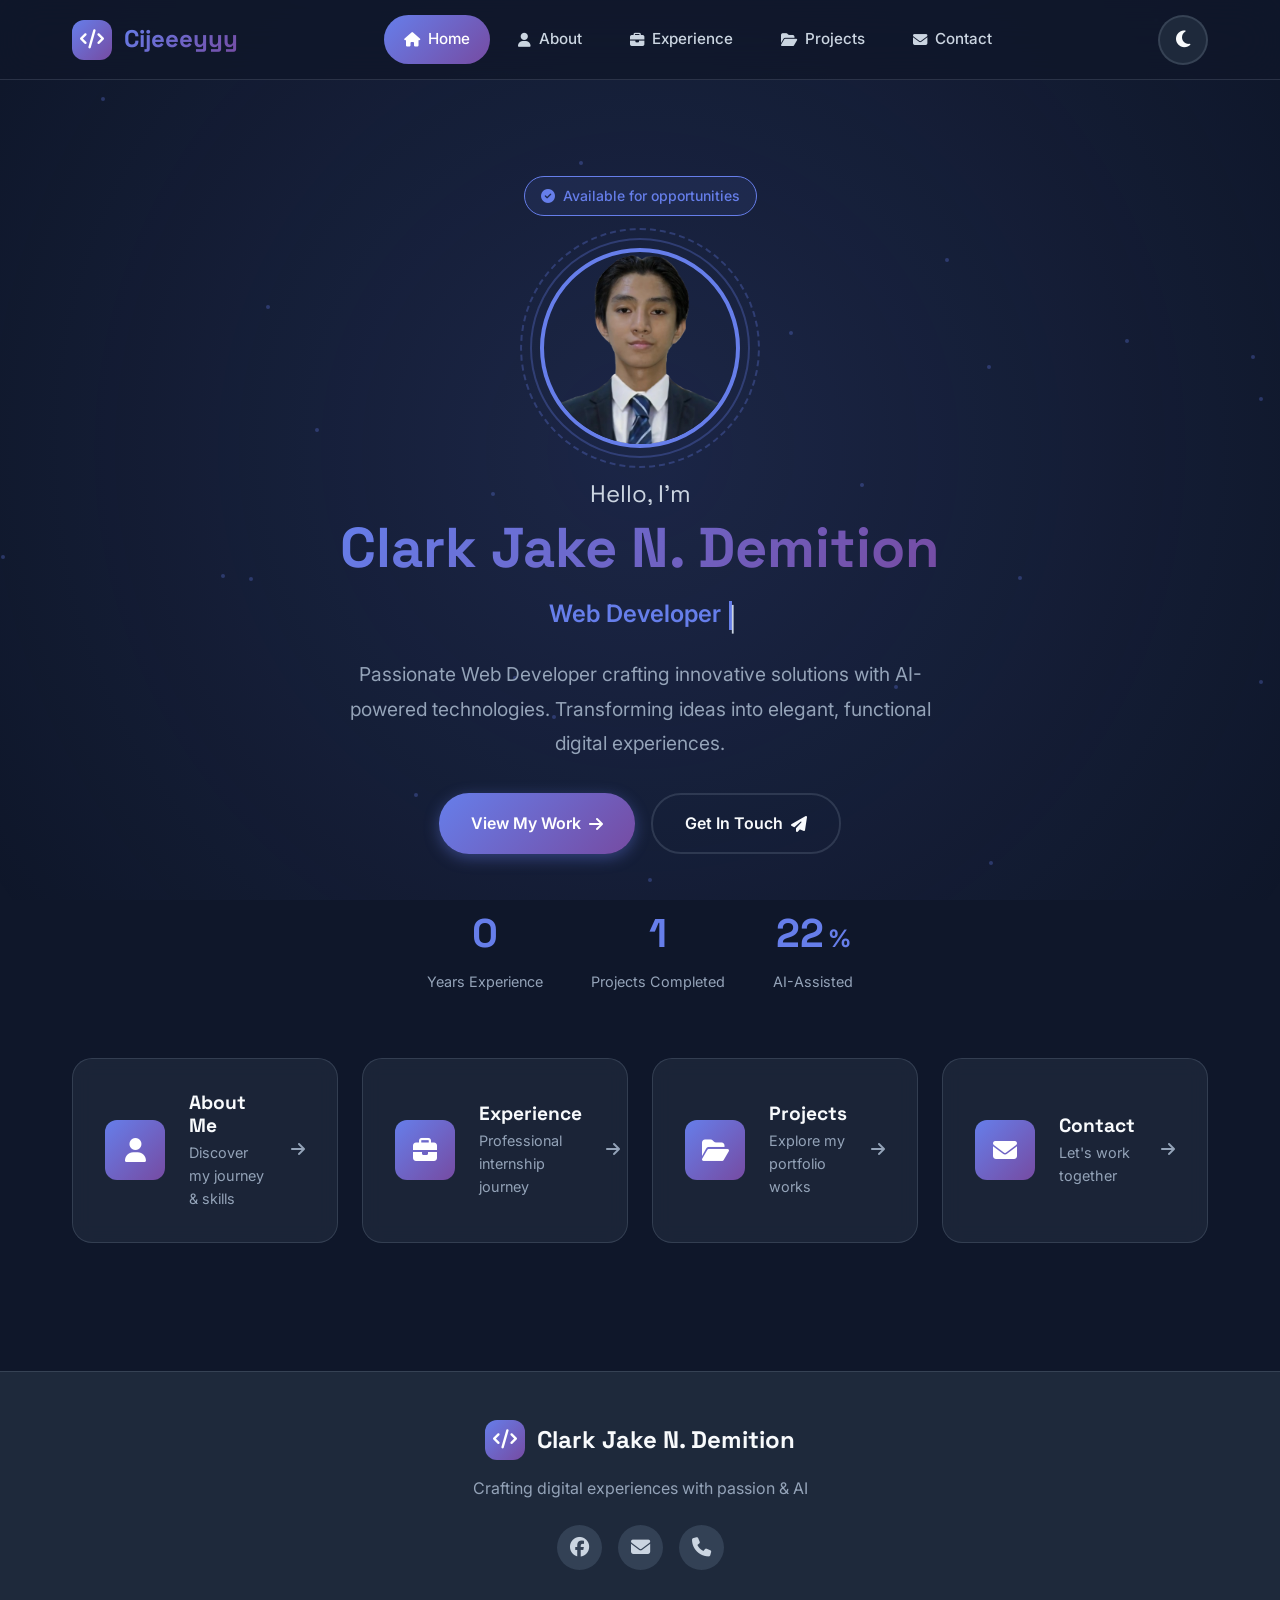
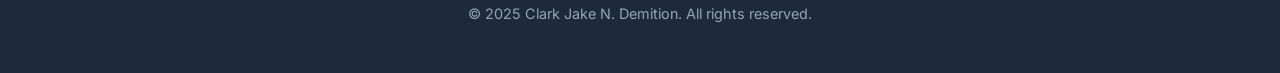
==== index.html @ 070055fb "Add files via upload UPDATED as of 03/12/2026" ====
<!DOCTYPE html>
<html lang="en">
<head>
    <meta charset="UTF-8">
    <meta name="viewport" content="width=device-width, initial-scale=1.0">
    <meta name="description" content="Portfolio of Clark Jake N. Demition - Web Developer specializing in AI-powered solutions">
    <meta name="theme-color" content="#667eea">
    <title>Clark Jake N. Demition | Web Developer & AI Enthusiast</title>
    <link rel="stylesheet" href="https://cdnjs.cloudflare.com/ajax/libs/font-awesome/6.4.2/css/all.min.css">
    <link rel="preconnect" href="https://fonts.googleapis.com">
    <link rel="preconnect" href="https://fonts.gstatic.com" crossorigin>
    <link href="https://fonts.googleapis.com/css2?family=Inter:wght@300;400;500;600;700;800&family=Space+Grotesk:wght@500;700&display=swap" rel="stylesheet">
    <link rel="stylesheet" href="assets/css/styles.css">
<base target="_blank">
</head>
<body>
    <!-- Animated Background -->
    <div class="bg-animation">
        <div class="bg-gradient"></div>
        <div class="particles" id="particles"></div>
    </div>

    <!-- Navigation -->
    <header class="header" id="header">
        <div class="header-container">
            <a href="#home" class="logo">
                <span class="logo-icon"><i class="fa-solid fa-code"></i></span>
                <span class="logo-text">Cijeeeyyy</span>
            </a>

            <nav class="nav" id="nav">
                <ul class="nav-list">
                    <li><a href="#home" class="nav-link active" data-section="home">
                        <span class="nav-icon"><i class="fa-solid fa-home"></i></span>
                        <span class="nav-text">Home</span>
                    </a></li>
                    <li><a href="#about" class="nav-link" data-section="about">
                        <span class="nav-icon"><i class="fa-solid fa-user"></i></span>
                        <span class="nav-text">About</span>
                    </a></li>
                    <li><a href="#internship" class="nav-link" data-section="internship">
                        <span class="nav-icon"><i class="fa-solid fa-briefcase"></i></span>
                        <span class="nav-text">Experience</span>
                    </a></li>
                    <li><a href="#projects" class="nav-link" data-section="projects">
                        <span class="nav-icon"><i class="fa-solid fa-folder-open"></i></span>
                        <span class="nav-text">Projects</span>
                    </a></li>
                    <li><a href="#contact" class="nav-link" data-section="contact">
                        <span class="nav-icon"><i class="fa-solid fa-envelope"></i></span>
                        <span class="nav-text">Contact</span>
                    </a></li>
                </ul>
            </nav>

            <div class="header-actions">
                <button class="theme-toggle" id="theme-toggle" aria-label="Toggle dark mode">
                    <i class="fa-solid fa-sun"></i>
                    <i class="fa-solid fa-moon"></i>
                </button>
                <button class="hamburger" id="hamburger" aria-label="Toggle menu">
                    <span></span>
                    <span></span>
                    <span></span>
                </button>
            </div>
        </div>
    </header>

    <!-- Progress Bar -->
    <div class="scroll-progress" id="scroll-progress"></div>

    <main>
        <!-- Home Section -->
        <section id="home" class="section active">
            <div class="hero">
                <div class="hero-content">
                    <div class="hero-badge" data-aos="fade-down">
                        <i class="fa-solid fa-circle-check"></i>
                        <span>Available for opportunities</span>
                    </div>

                    <div class="hero-image-container" data-aos="zoom-in">
                        <div class="hero-image-wrapper">
                            <img src="assets/image/profile.png" alt="Clark Jake Demition" class="hero-image">
                            <div class="hero-image-ring"></div>
                            <div class="hero-image-ring ring-2"></div>
                        </div>
                    </div>

                    <h1 class="hero-title" data-aos="fade-up">
                        <span class="greeting">Hello, I'm</span>
                        <span class="name">Clark Jake N. Demition</span>
                    </h1>

                    <p class="hero-subtitle" data-aos="fade-up" data-aos-delay="100">
                        <span class="typing-text" id="typing-text"></span>
                        <span class="cursor">|</span>
                    </p>

                    <p class="hero-description" data-aos="fade-up" data-aos-delay="200">
                        Passionate Web Developer crafting innovative solutions with AI-powered technologies. 
                        Transforming ideas into elegant, functional digital experiences.
                    </p>

                    <div class="hero-cta" data-aos="fade-up" data-aos-delay="300">
                        <a href="#projects" class="btn btn-primary">
                            <span>View My Work</span>
                            <i class="fa-solid fa-arrow-right"></i>
                        </a>
                        <a href="#contact" class="btn btn-secondary">
                            <span>Get In Touch</span>
                            <i class="fa-solid fa-paper-plane"></i>
                        </a>
                    </div>

                    <div class="hero-stats" data-aos="fade-up" data-aos-delay="400">
                        <div class="stat-item">
                            <span class="stat-number" data-count="2">0</span>
                            <span class="stat-label">Years Experience</span>
                        </div>
                        <div class="stat-item">
                            <span class="stat-number" data-count="5">0</span>
                            <span class="stat-label">Projects Completed</span>
                        </div>
                        <div class="stat-item">
                            <span class="stat-number" data-count="100">0</span>
                            <span class="stat-suffix">%</span>
                            <span class="stat-label">AI-Assisted</span>
                        </div>
                    </div>
                </div>
            </div>

            <!-- Quick Navigation Cards -->
            <div class="quick-nav">
                <div class="quick-nav-card" onclick="navigateTo('about')" data-aos="fade-up" data-aos-delay="100">
                    <div class="card-icon">
                        <i class="fa-solid fa-user"></i>
                    </div>
                    <div class="card-content">
                        <h3>About Me</h3>
                        <p>Discover my journey & skills</p>
                    </div>
                    <div class="card-arrow">
                        <i class="fa-solid fa-arrow-right"></i>
                    </div>
                </div>

                <div class="quick-nav-card" onclick="navigateTo('internship')" data-aos="fade-up" data-aos-delay="200">
                    <div class="card-icon">
                        <i class="fa-solid fa-briefcase"></i>
                    </div>
                    <div class="card-content">
                        <h3>Experience</h3>
                        <p>Professional internship journey</p>
                    </div>
                    <div class="card-arrow">
                        <i class="fa-solid fa-arrow-right"></i>
                    </div>
                </div>

                <div class="quick-nav-card" onclick="navigateTo('projects')" data-aos="fade-up" data-aos-delay="300">
                    <div class="card-icon">
                        <i class="fa-solid fa-folder-open"></i>
                    </div>
                    <div class="card-content">
                        <h3>Projects</h3>
                        <p>Explore my portfolio works</p>
                    </div>
                    <div class="card-arrow">
                        <i class="fa-solid fa-arrow-right"></i>
                    </div>
                </div>

                <div class="quick-nav-card" onclick="navigateTo('contact')" data-aos="fade-up" data-aos-delay="400">
                    <div class="card-icon">
                        <i class="fa-solid fa-envelope"></i>
                    </div>
                    <div class="card-content">
                        <h3>Contact</h3>
                        <p>Let's work together</p>
                    </div>
                    <div class="card-arrow">
                        <i class="fa-solid fa-arrow-right"></i>
                    </div>
                </div>
            </div>
        </section>

        <!-- About Section -->
        <section id="about" class="section">
            <div class="section-header" data-aos="fade-up">
                <span class="section-tag">About Me</span>
                <h2 class="section-title">Who I Am</h2>
                <p class="section-subtitle">Get to know the person behind the code</p>
            </div>

            <div class="about-grid">
                <div class="about-image-section" data-aos="fade-right">
                    <div class="about-image-container">
                        <img src="assets/image/profile.png" alt="Clark Jake Demition" class="about-image">
                        <div class="experience-badge">
                            <span class="exp-number">2+</span>
                            <span class="exp-text">Years<br>Experience</span>
                        </div>
                    </div>
                </div>

                <div class="about-content-section" data-aos="fade-left">
                    <div class="about-text">
                        <h3>Web Developer & AI Enthusiast</h3>
                        <p>
                            Hello! I'm <strong>Clark Jake N. Demition</strong>, a passionate developer with experience 
                            in web development and software engineering. I love creating innovative solutions and 
                            learning new technologies, especially with the help of AI.
                        </p>
                        <p>
                            My journey in technology has been driven by curiosity and a desire to solve real-world 
                            problems through code. I believe in continuous learning and staying updated with the 
                            latest industry trends.
                        </p>
                    </div>

                    <div class="contact-info">
                        <div class="contact-item">
                            <div class="contact-icon">
                                <i class="fa-solid fa-envelope"></i>
                            </div>
                            <div class="contact-details">
                                <span class="contact-label">Email</span>
                                <a href="mailto:clarkjakedemetion@gmail.com" class="contact-value">clarkjakedemetion@gmail.com</a>
                            </div>
                        </div>
                        <div class="contact-item">
                            <div class="contact-icon">
                                <i class="fa-solid fa-phone"></i>
                            </div>
                            <div class="contact-details">
                                <span class="contact-label">Phone</span>
                                <a href="tel:+639208515794" class="contact-value">+63 920 851 5794</a>
                            </div>
                        </div>
                        <div class="contact-item">
                            <div class="contact-icon">
                                <i class="fa-solid fa-location-dot"></i>
                            </div>
                            <div class="contact-details">
                                <span class="contact-label">Location</span>
                                <span class="contact-value">Valenzuela City, Philippines</span>
                            </div>
                        </div>
                    </div>

                    <a href="#contact" class="btn btn-primary">
                        <span>Download Resume</span>
                        <i class="fa-solid fa-download"></i>
                    </a>
                </div>
            </div>

            <!-- Education -->
            <div class="education-section" data-aos="fade-up">
                <h3 class="subsection-title">
                    <i class="fa-solid fa-graduation-cap"></i>
                    Education
                </h3>

                <div class="timeline">
                    <div class="timeline-item">
                        <div class="timeline-marker"></div>
                        <div class="timeline-content">
                            <div class="timeline-header">
                                <h4>Bachelor of Science in Information Technology</h4>
                                <span class="timeline-date">2022 – Present</span>
                            </div>
                            <span class="timeline-school">Pamantasan ng Lungsod ng Valenzuela</span>
                            <ul class="timeline-achievements">
                                <li>
                                    <i class="fa-solid fa-users"></i>
                                    Valenzuela Information Technology Society (VITS) Member
                                </li>
                                <li>
                                    <i class="fa-solid fa-award"></i>
                                    First Semester A.Y. 2024–2025 — PLV Dean's Lister
                                </li>
                                <li>
                                    <i class="fa-solid fa-award"></i>
                                    Second Semester A.Y. 2024–2025 — PLV Dean's Lister
                                </li>
                            </ul>
                        </div>
                    </div>
                </div>
            </div>

            <!-- Skills -->
            <div class="skills-section" data-aos="fade-up">
                <div class="skills-header">
                    <h3 class="subsection-title">
                        <i class="fa-solid fa-lightbulb"></i>
                        Technical Skills
                    </h3>
                    <div class="ai-badge">
                        <i class="fa-solid fa-robot"></i>
                        <span>AI-Enhanced Development</span>
                    </div>
                </div>

                <div class="skills-grid">
                    <div class="skill-card" data-aos="zoom-in" data-aos-delay="0">
                        <div class="skill-icon-wrapper">
                            <i class="fa-brands fa-java"></i>
                        </div>
                        <span class="skill-name">Java</span>
                        <div class="skill-level">
                            <div class="skill-progress" data-width="85%"></div>
                        </div>
                    </div>

                    <div class="skill-card" data-aos="zoom-in" data-aos-delay="50">
                        <div class="skill-icon-wrapper">
                            <i class="fa-brands fa-html5"></i>
                        </div>
                        <span class="skill-name">HTML5</span>
                        <div class="skill-level">
                            <div class="skill-progress" data-width="95%"></div>
                        </div>
                    </div>

                    <div class="skill-card" data-aos="zoom-in" data-aos-delay="100">
                        <div class="skill-icon-wrapper">
                            <i class="fa-brands fa-css3-alt"></i>
                        </div>
                        <span class="skill-name">CSS3</span>
                        <div class="skill-level">
                            <div class="skill-progress" data-width="90%"></div>
                        </div>
                    </div>

                    <div class="skill-card" data-aos="zoom-in" data-aos-delay="150">
                        <div class="skill-icon-wrapper">
                            <i class="fa-brands fa-js"></i>
                        </div>
                        <span class="skill-name">JavaScript</span>
                        <div class="skill-level">
                            <div class="skill-progress" data-width="80%"></div>
                        </div>
                    </div>

                    <div class="skill-card" data-aos="zoom-in" data-aos-delay="200">
                        <div class="skill-icon-wrapper">
                            <i class="fa-brands fa-php"></i>
                        </div>
                        <span class="skill-name">PHP</span>
                        <div class="skill-level">
                            <div class="skill-progress" data-width="75%"></div>
                        </div>
                    </div>

                    <div class="skill-card" data-aos="zoom-in" data-aos-delay="250">
                        <div class="skill-icon-wrapper">
                            <i class="fa-solid fa-chart-line"></i>
                        </div>
                        <span class="skill-name">Chart.js</span>
                        <div class="skill-level">
                            <div class="skill-progress" data-width="70%"></div>
                        </div>
                    </div>
                </div>
            </div>
        </section>

        <!-- Internship Section -->
        <section id="internship" class="section">
            <div class="section-header" data-aos="fade-up">
                <span class="section-tag">Experience</span>
                <h2 class="section-title">Internship Journey</h2>
                <p class="section-subtitle">Real-world professional experience</p>
            </div>

            <div class="experience-card" data-aos="fade-up">
                <div class="experience-header">
                    <div class="company-logo">
                        <i class="fa-solid fa-building"></i>
                    </div>
                    <div class="experience-title">
                        <h3>Pandayan Bookshop Inc.</h3>
                        <span class="experience-role">Web Developer Intern</span>
                    </div>
                    <div class="experience-duration">
                        <i class="fa-solid fa-calendar"></i>
                        <span>June 30, 2025 - October 20, 2025</span>
                    </div>
                </div>

                <div class="experience-body">
                    <div class="experience-section">
                        <h4><i class="fa-solid fa-tasks"></i> Key Responsibilities</h4>
                        <ul class="experience-list">
                            <li>Developed and maintained web applications using HTML, CSS, JavaScript, PHP and Bootstrap</li>
                            <li>Collaborated with team members on various projects using agile methodologies</li>
                            <li>Participated in code reviews and quality assurance processes</li>
                            <li>Learned industry best practices and modern development workflows</li>
                        </ul>
                    </div>

                    <div class="experience-section">
                        <h4><i class="fa-solid fa-trophy"></i> Key Achievements</h4>
                        <ul class="experience-list achievements">
                            <li>Successfully completed assigned projects within deadlines</li>
                            <li>Contributed to improving code efficiency and performance</li>
                            <li>Gained hands-on experience with real-world enterprise applications</li>
                        </ul>
                    </div>

                    <div class="experience-tech">
                        <h4><i class="fa-solid fa-code"></i> Technologies Used</h4>
                        <div class="tech-tags">
                            <span class="tech-tag">HTML5</span>
                            <span class="tech-tag">CSS3</span>
                            <span class="tech-tag">JavaScript</span>
                            <span class="tech-tag">PHP</span>
                            <span class="tech-tag">Chart.js</span>
                            <span class="tech-tag">Bootstrap</span>
                        </div>
                    </div>
                </div>
            </div>
        </section>

        <!-- Projects Section -->
        <section id="projects" class="section">
            <div class="section-header" data-aos="fade-up">
                <span class="section-tag">Portfolio</span>
                <h2 class="section-title">Featured Projects</h2>
                <p class="section-subtitle">Showcasing my best work and technical capabilities</p>
            </div>

            <div class="projects-grid">
                <!-- Project 1 -->
                <div class="project-card-featured" data-aos="fade-up" data-aos-delay="0">
                    <div class="project-image-slider" id="slider-1">
                        <div class="slider-container">
                            <img src="assets/image/project1-1.png" alt="PLV E-Alaga Screenshot 1" class="slider-image active">
                            <img src="assets/image/project1-2.png" alt="PLV E-Alaga Screenshot 2" class="slider-image">
                            <img src="assets/image/project1-3.png" alt="PLV E-Alaga Screenshot 3" class="slider-image">
                            <img src="assets/image/project1-4.png" alt="PLV E-Alaga Screenshot 4" class="slider-image">
                            <img src="assets/image/project1-5.png" alt="PLV E-Alaga Screenshot 5" class="slider-image">
                            <img src="assets/image/project1-6.png" alt="PLV E-Alaga Screenshot 6" class="slider-image">
                        </div>
                        <div class="slider-controls">
                            <button class="slider-btn prev" onclick="changeSlide('slider-1', -1)">
                                <i class="fa-solid fa-chevron-left"></i>
                            </button>
                            <div class="slider-dots">
                                <span class="dot active" onclick="goToSlide('slider-1', 0)"></span>
                                <span class="dot" onclick="goToSlide('slider-1', 1)"></span>
                                <span class="dot" onclick="goToSlide('slider-1', 2)"></span>
                                <span class="dot" onclick="goToSlide('slider-1', 3)"></span>
                                <span class="dot" onclick="goToSlide('slider-1', 4)"></span>
                                <span class="dot" onclick="goToSlide('slider-1', 5)"></span>
                            </div>
                            <button class="slider-btn next" onclick="changeSlide('slider-1', 1)">
                                <i class="fa-solid fa-chevron-right"></i>
                            </button>
                        </div>
                        <div class="project-overlay" onclick="openLightbox('slider-1')">
                            <i class="fa-solid fa-expand"></i>
                            <span>View Gallery</span>
                        </div>
                    </div>

                    <div class="project-content">
                        <div class="project-header">
                            <div class="project-icon">
                                <i class="fa-solid fa-stethoscope"></i>
                            </div>
                            <div class="project-title-group">
                                <h3>PLV E-Alaga</h3>
                                <span class="project-role">Technical Lead</span>
                            </div>
                        </div>

                        <div class="project-tags">
                            <span class="project-tag">Healthcare</span>
                            <span class="project-tag">Web App</span>
                            <span class="project-tag">Diagnostic Tool</span>
                        </div>

                        <h4 class="project-feature">
                            <i class="fa-solid fa-notes-medical"></i>
                            Symptom Checker System
                        </h4>

                        <p class="project-description">
                            A comprehensive web-based diagnostic and self-assessment tool designed to enhance 
                            medical services at the Pamantasan ng Lungsod ng Valenzuela clinic. Features 
                            intelligent symptom analysis and user-friendly interface for students and faculty.
                        </p>

                        <div class="project-actions">
                            <button class="btn btn-outline" onclick="openLightbox('slider-1')">
                                <i class="fa-solid fa-images"></i>
                                View Screenshots
                            </button>
                        </div>
                    </div>
                </div>

                <!-- Project 2 -->
                <div class="project-card-featured" data-aos="fade-up" data-aos-delay="100">
                    <div class="project-image-slider" id="slider-2">
                        <div class="slider-container">
                            <img src="assets/image/project2-1.png" alt="Timbangan Screenshot 1" class="slider-image active">
                            <img src="assets/image/project2-2.png" alt="Timbangan Screenshot 2" class="slider-image">
                            <img src="assets/image/project2-3.png" alt="Timbangan Screenshot 3" class="slider-image">
                            <img src="assets/image/project2-4.png" alt="Timbangan Screenshot 4" class="slider-image">
                        </div>
                        <div class="slider-controls">
                            <button class="slider-btn prev" onclick="changeSlide('slider-2', -1)">
                                <i class="fa-solid fa-chevron-left"></i>
                            </button>
                            <div class="slider-dots">
                                <span class="dot active" onclick="goToSlide('slider-2', 0)"></span>
                                <span class="dot" onclick="goToSlide('slider-2', 1)"></span>
                                <span class="dot" onclick="goToSlide('slider-2', 2)"></span>
                                <span class="dot" onclick="goToSlide('slider-2', 3)"></span>
                            </div>
                            <button class="slider-btn next" onclick="changeSlide('slider-2', 1)">
                                <i class="fa-solid fa-chevron-right"></i>
                            </button>
                        </div>
                        <div class="project-overlay" onclick="openLightbox('slider-2')">
                            <i class="fa-solid fa-expand"></i>
                            <span>View Gallery</span>
                        </div>
                    </div>

                    <div class="project-content">
                        <div class="project-header">
                            <div class="project-icon">
                                <i class="fa-solid fa-scale-balanced"></i>
                            </div>
                            <div class="project-title-group">
                                <h3>Timbangan Tungo sa Kalusugan</h3>
                                <span class="project-role">Full Stack Developer</span>
                            </div>
                        </div>

                        <div class="project-tags">
                            <span class="project-tag">Health Monitoring</span>
                            <span class="project-tag">Employee Wellness</span>
                            <span class="project-tag">Data Visualization</span>
                        </div>

                        <h4 class="project-feature">
                            <i class="fa-solid fa-heart-pulse"></i>
                            Employee Health Tracking Platform
                        </h4>

                        <p class="project-description">
                            A web-based health monitoring platform for Pandayan Bookshop employees to track 
                            weight, BMI, monthly steps, blood pressure, and set personal health goals. 
                            Features automated certificate generation and comprehensive health analytics.
                        </p>

                        <div class="project-actions">
                            <button class="btn btn-outline" onclick="openLightbox('slider-2')">
                                <i class="fa-solid fa-images"></i>
                                View Screenshots
                            </button>
                        </div>
                    </div>
                </div>
            </div>
        </section>

        <!-- Contact Section -->
        <section id="contact" class="section">
            <div class="section-header" data-aos="fade-up">
                <span class="section-tag">Contact</span>
                <h2 class="section-title">Let's Connect</h2>
                <p class="section-subtitle">Open for collaborations, opportunities, and interesting conversations</p>
            </div>

            <div class="contact-container">
                <div class="contact-info-cards" data-aos="fade-right">
                    <div class="contact-info-card">
                        <div class="contact-icon-large">
                            <i class="fa-solid fa-envelope"></i>
                        </div>
                        <div class="contact-info-content">
                            <h4>Email</h4>
                            <a href="mailto:clarkjakedemetion@gmail.com">clarkjakedemetion@gmail.com</a>
                            <span class="contact-response">Usually responds within 24 hours</span>
                        </div>
                    </div>

                    <div class="contact-info-card">
                        <div class="contact-icon-large">
                            <i class="fa-solid fa-phone"></i>
                        </div>
                        <div class="contact-info-content">
                            <h4>Phone</h4>
                            <a href="tel:+639208515794">+63 920 851 5794</a>
                            <span class="contact-response">Available Mon-Fri, 9AM-6PM</span>
                        </div>
                    </div>

                    <div class="contact-info-card">
                        <div class="contact-icon-large">
                            <i class="fa-brands fa-facebook"></i>
                        </div>
                        <div class="contact-info-content">
                            <h4>Facebook</h4>
                            <a href="https://www.facebook.com/dm.demition" target="_blank" rel="noopener">Clark Jake Demition</a>
                            <span class="contact-response">Connect socially</span>
                        </div>
                    </div>

                    <div class="contact-info-card">
                        <div class="contact-icon-large">
                            <i class="fa-solid fa-location-dot"></i>
                        </div>
                        <div class="contact-info-content">
                            <h4>Location</h4>
                            <span>Valenzuela City, Philippines</span>
                            <span class="contact-response">Open to remote work worldwide</span>
                        </div>
                    </div>
                </div>

                <div class="contact-cta-box" data-aos="fade-left">
                    <div class="cta-content">
                        <h3>Ready to start a project?</h3>
                        <p>I'm currently available for freelance work and open to full-time opportunities. 
                        Let's discuss how I can help bring your ideas to life.</p>

                        <div class="cta-buttons">
                            <a href="mailto:clarkjakedemetion@gmail.com" class="btn btn-primary btn-large">
                                <i class="fa-solid fa-paper-plane"></i>
                                Send Message
                            </a>
                            <a href="https://www.facebook.com/dm.demition" target="_blank" class="btn btn-secondary btn-large" rel="noopener">
                                <i class="fa-brands fa-facebook"></i>
                                Connect on Facebook
                            </a>
                        </div>

                        <div class="availability-status">
                            <span class="status-dot"></span>
                            <span class="status-text">Available for new projects</span>
                        </div>
                    </div>
                </div>
            </div>
        </section>
    </main>

    <!-- Footer -->
    <footer class="footer">
        <div class="footer-content">
            <div class="footer-brand">
                <span class="logo-icon"><i class="fa-solid fa-code"></i></span>
                <span class="footer-name">Clark Jake N. Demition</span>
            </div>
            <p class="footer-tagline">Crafting digital experiences with passion & AI</p>
            <div class="footer-social">
                <a href="https://www.facebook.com/dm.demition" target="_blank" rel="noopener" aria-label="Facebook">
                    <i class="fa-brands fa-facebook"></i>
                </a>
                <a href="mailto:clarkjakedemetion@gmail.com" aria-label="Email">
                    <i class="fa-solid fa-envelope"></i>
                </a>
                <a href="tel:+639208515794" aria-label="Phone">
                    <i class="fa-solid fa-phone"></i>
                </a>
            </div>
            <p class="footer-copy">© 2025 Clark Jake N. Demition. All rights reserved.</p>
        </div>
    </footer>

    <!-- Lightbox Modal -->
    <div id="lightbox" class="lightbox">
        <div class="lightbox-content">
            <button class="lightbox-close" onclick="closeLightbox()">
                <i class="fa-solid fa-xmark"></i>
            </button>
            <button class="lightbox-nav prev" onclick="lightboxChange(-1)">
                <i class="fa-solid fa-chevron-left"></i>
            </button>
            <img src="" alt="Project Screenshot" id="lightbox-img">
            <button class="lightbox-nav next" onclick="lightboxChange(1)">
                <i class="fa-solid fa-chevron-right"></i>
            </button>
            <div class="lightbox-counter">
                <span id="lightbox-current">1</span> / <span id="lightbox-total">6</span>
            </div>
        </div>
    </div>

    <!-- Toast Notification -->
    <div id="toast" class="toast">
        <i class="fa-solid fa-circle-check"></i>
        <span id="toast-message">Message sent successfully!</span>
    </div>

    <script src="assets/js/scripts.js"></script>
</body>
</html>
---- assets/css/styles.css ----
/* ============================================
   MODERN PORTFOLIO STYLES
   Author: Enhanced Version
   Features: CSS Variables, Animations, Responsive
   ============================================ */

/* CSS Variables & Reset */
:root {
    /* Colors - Dark Mode (Default) */
    --bg-primary: #0f172a;
    --bg-secondary: #1e293b;
    --bg-tertiary: #334155;
    --bg-card: rgba(30, 41, 59, 0.8);

    --text-primary: #f8fafc;
    --text-secondary: #cbd5e1;
    --text-muted: #94a3b8;

    --accent-primary: #667eea;
    --accent-secondary: #764ba2;
    --accent-gradient: linear-gradient(135deg, #667eea 0%, #764ba2 100%);
    --accent-glow: rgba(102, 126, 234, 0.5);

    --border-color: rgba(148, 163, 184, 0.2);
    --border-hover: rgba(102, 126, 234, 0.5);

    --shadow-sm: 0 1px 2px 0 rgba(0, 0, 0, 0.3);
    --shadow-md: 0 4px 6px -1px rgba(0, 0, 0, 0.4);
    --shadow-lg: 0 10px 15px -3px rgba(0, 0, 0, 0.5);
    --shadow-glow: 0 0 30px rgba(102, 126, 234, 0.3);

    --radius-sm: 8px;
    --radius-md: 12px;
    --radius-lg: 20px;
    --radius-xl: 30px;

    --transition-fast: 0.2s ease;
    --transition-base: 0.3s ease;
    --transition-slow: 0.5s ease;

    --header-height: 80px;
    --max-width: 1200px;
}

/* Light Mode Variables */
body.light-mode {
    --bg-primary: #f8fafc;
    --bg-secondary: #ffffff;
    --bg-tertiary: #e2e8f0;
    --bg-card: rgba(255, 255, 255, 0.9);

    --text-primary: #0f172a;
    --text-secondary: #475569;
    --text-muted: #64748b;

    --accent-primary: #5a67d8;
    --accent-secondary: #7c3aed;
    --accent-gradient: linear-gradient(135deg, #5a67d8 0%, #7c3aed 100%);
    --accent-glow: rgba(90, 103, 216, 0.3);

    --border-color: rgba(148, 163, 184, 0.3);
    --border-hover: rgba(90, 103, 216, 0.5);

    --shadow-sm: 0 1px 2px 0 rgba(0, 0, 0, 0.05);
    --shadow-md: 0 4px 6px -1px rgba(0, 0, 0, 0.1);
    --shadow-lg: 0 10px 15px -3px rgba(0, 0, 0, 0.1);
    --shadow-glow: 0 0 30px rgba(90, 103, 216, 0.2);
}

/* Reset & Base */
*, *::before, *::after {
    margin: 0;
    padding: 0;
    box-sizing: border-box;
}

html {
    scroll-behavior: smooth;
    font-size: 16px;
}

body {
    font-family: 'Inter', -apple-system, BlinkMacSystemFont, 'Segoe UI', sans-serif;
    background: var(--bg-primary);
    color: var(--text-primary);
    line-height: 1.6;
    overflow-x: hidden;
    transition: background-color var(--transition-base), color var(--transition-base);
}

/* Typography */
h1, h2, h3, h4, h5, h6 {
    font-family: 'Space Grotesk', sans-serif;
    font-weight: 700;
    line-height: 1.2;
}

a {
    text-decoration: none;
    color: inherit;
    transition: color var(--transition-fast);
}

img {
    max-width: 100%;
    height: auto;
    display: block;
}

/* Background Animation */
.bg-animation {
    position: fixed;
    top: 0;
    left: 0;
    width: 100%;
    height: 100%;
    z-index: -1;
    overflow: hidden;
}

.bg-gradient {
    position: absolute;
    top: -50%;
    left: -50%;
    width: 200%;
    height: 200%;
    background: radial-gradient(circle at 50% 50%, 
        rgba(102, 126, 234, 0.15) 0%, 
        transparent 50%);
    animation: gradientMove 20s ease infinite;
}

@keyframes gradientMove {
    0%, 100% { transform: translate(0, 0) rotate(0deg); }
    33% { transform: translate(2%, 2%) rotate(120deg); }
    66% { transform: translate(-2%, 1%) rotate(240deg); }
}

.particles {
    position: absolute;
    top: 0;
    left: 0;
    width: 100%;
    height: 100%;
}

.particle {
    position: absolute;
    width: 4px;
    height: 4px;
    background: var(--accent-primary);
    border-radius: 50%;
    opacity: 0.3;
    animation: float 15s infinite;
}

@keyframes float {
    0%, 100% { transform: translateY(0) translateX(0); opacity: 0; }
    10% { opacity: 0.3; }
    90% { opacity: 0.3; }
    100% { transform: translateY(-100vh) translateX(50px); opacity: 0; }
}

/* Scroll Progress Bar */
.scroll-progress {
    position: fixed;
    top: 0;
    left: 0;
    height: 3px;
    background: var(--accent-gradient);
    z-index: 1001;
    width: 0%;
    transition: width 0.1s;
}

/* Header */
.header {
    position: fixed;
    top: 0;
    left: 0;
    width: 100%;
    height: var(--header-height);
    background: rgba(15, 23, 42, 0.8);
    backdrop-filter: blur(20px);
    -webkit-backdrop-filter: blur(20px);
    border-bottom: 1px solid var(--border-color);
    z-index: 1000;
    transition: all var(--transition-base);
}

body.light-mode .header {
    background: rgba(248, 250, 252, 0.8);
}

.header.scrolled {
    height: 70px;
    box-shadow: var(--shadow-md);
}

.header-container {
    max-width: var(--max-width);
    margin: 0 auto;
    padding: 0 2rem;
    height: 100%;
    display: flex;
    align-items: center;
    justify-content: space-between;
}

/* Logo */
.logo {
    display: flex;
    align-items: center;
    gap: 0.75rem;
    font-family: 'Space Grotesk', sans-serif;
    font-weight: 700;
    font-size: 1.5rem;
    color: var(--text-primary);
}

.logo-icon {
    width: 40px;
    height: 40px;
    background: var(--accent-gradient);
    border-radius: var(--radius-md);
    display: flex;
    align-items: center;
    justify-content: center;
    color: white;
    font-size: 1.2rem;
}

.logo-text {
    background: var(--accent-gradient);
    -webkit-background-clip: text;
    -webkit-text-fill-color: transparent;
    background-clip: text;
}

/* Navigation */
.nav-list {
    display: flex;
    list-style: none;
    gap: 0.5rem;
}

.nav-link {
    display: flex;
    align-items: center;
    gap: 0.5rem;
    padding: 0.75rem 1.25rem;
    border-radius: var(--radius-xl);
    color: var(--text-secondary);
    font-weight: 500;
    font-size: 0.95rem;
    transition: all var(--transition-fast);
    position: relative;
    overflow: hidden;
}

.nav-link::before {
    content: '';
    position: absolute;
    top: 0;
    left: 0;
    width: 100%;
    height: 100%;
    background: var(--accent-gradient);
    opacity: 0;
    transition: opacity var(--transition-fast);
    z-index: -1;
}

.nav-link:hover,
.nav-link.active {
    color: white;
}

.nav-link:hover::before,
.nav-link.active::before {
    opacity: 1;
}

.nav-icon {
    font-size: 0.9rem;
}

/* Header Actions */
.header-actions {
    display: flex;
    align-items: center;
    gap: 1rem;
}

/* Theme Toggle */
.theme-toggle {
    width: 50px;
    height: 50px;
    border-radius: 50%;
    border: 2px solid var(--border-color);
    background: var(--bg-secondary);
    color: var(--text-primary);
    cursor: pointer;
    display: flex;
    align-items: center;
    justify-content: center;
    font-size: 1.2rem;
    transition: all var(--transition-fast);
    position: relative;
    overflow: hidden;
}

.theme-toggle:hover {
    border-color: var(--accent-primary);
    transform: scale(1.1);
    box-shadow: 0 0 20px var(--accent-glow);
}

.theme-toggle i {
    position: absolute;
    transition: all var(--transition-base);
}

.theme-toggle .fa-sun {
    opacity: 0;
    transform: rotate(180deg) scale(0);
}

.theme-toggle .fa-moon {
    opacity: 1;
    transform: rotate(0) scale(1);
}

body.light-mode .theme-toggle .fa-sun {
    opacity: 1;
    transform: rotate(0) scale(1);
}

body.light-mode .theme-toggle .fa-moon {
    opacity: 0;
    transform: rotate(-180deg) scale(0);
}

/* Hamburger Menu */
.hamburger {
    display: none;
    flex-direction: column;
    gap: 5px;
    padding: 0.5rem;
    background: none;
    border: none;
    cursor: pointer;
    z-index: 1002;
}

.hamburger span {
    display: block;
    width: 25px;
    height: 3px;
    background: var(--text-primary);
    border-radius: 3px;
    transition: all var(--transition-base);
}

.hamburger.active span:nth-child(1) {
    transform: rotate(45deg) translate(5px, 5px);
}

.hamburger.active span:nth-child(2) {
    opacity: 0;
}

.hamburger.active span:nth-child(3) {
    transform: rotate(-45deg) translate(5px, -5px);
}

/* Main Content */
main {
    padding-top: var(--header-height);
}

.section {
    display: none;
    min-height: 100vh;
    padding: 4rem 2rem;
    max-width: var(--max-width);
    margin: 0 auto;
    animation: fadeIn 0.6s ease;
}

.section.active {
    display: block;
}

@keyframes fadeIn {
    from { opacity: 0; transform: translateY(20px); }
    to { opacity: 1; transform: translateY(0); }
}

/* Section Headers */
.section-header {
    text-align: center;
    margin-bottom: 4rem;
}

.section-tag {
    display: inline-block;
    padding: 0.5rem 1rem;
    background: var(--accent-gradient);
    color: white;
    border-radius: var(--radius-xl);
    font-size: 0.875rem;
    font-weight: 600;
    text-transform: uppercase;
    letter-spacing: 1px;
    margin-bottom: 1rem;
}

.section-title {
    font-size: 3rem;
    margin-bottom: 1rem;
    background: var(--accent-gradient);
    -webkit-background-clip: text;
    -webkit-text-fill-color: transparent;
    background-clip: text;
}

.section-subtitle {
    color: var(--text-secondary);
    font-size: 1.2rem;
    max-width: 600px;
    margin: 0 auto;
}

/* Hero Section */
.hero {
    min-height: calc(100vh - var(--header-height));
    display: flex;
    flex-direction: column;
    justify-content: center;
    align-items: center;
    text-align: center;
    padding: 2rem 0;
    position: relative;
}

.hero-badge {
    display: inline-flex;
    align-items: center;
    gap: 0.5rem;
    padding: 0.5rem 1rem;
    background: rgba(102, 126, 234, 0.1);
    border: 1px solid var(--accent-primary);
    border-radius: var(--radius-xl);
    color: var(--accent-primary);
    font-size: 0.875rem;
    font-weight: 500;
    margin-bottom: 2rem;
    animation: pulse 2s infinite;
}

@keyframes pulse {
    0%, 100% { box-shadow: 0 0 0 0 rgba(102, 126, 234, 0.4); }
    50% { box-shadow: 0 0 0 10px rgba(102, 126, 234, 0); }
}

.hero-image-container {
    margin-bottom: 2rem;
}

.hero-image-wrapper {
    position: relative;
    width: 200px;
    height: 200px;
    margin: 0 auto;
}

.hero-image {
    width: 100%;
    height: 100%;
    object-fit: cover;
    border-radius: 50%;
    border: 4px solid var(--accent-primary);
    position: relative;
    z-index: 2;
    transition: transform var(--transition-base);
}

.hero-image-wrapper:hover .hero-image {
    transform: scale(1.05);
}

.hero-image-ring {
    position: absolute;
    top: -10px;
    left: -10px;
    right: -10px;
    bottom: -10px;
    border: 2px solid var(--accent-primary);
    border-radius: 50%;
    opacity: 0.3;
    animation: rotate 10s linear infinite;
}

.hero-image-ring.ring-2 {
    top: -20px;
    left: -20px;
    right: -20px;
    bottom: -20px;
    border-style: dashed;
    animation: rotate 15s linear infinite reverse;
}

@keyframes rotate {
    from { transform: rotate(0deg); }
    to { transform: rotate(360deg); }
}

.hero-title {
    margin-bottom: 1rem;
}

.greeting {
    display: block;
    font-size: 1.5rem;
    color: var(--text-secondary);
    font-weight: 400;
    margin-bottom: 0.5rem;
}

.name {
    display: block;
    font-size: 3.5rem;
    font-weight: 800;
    background: var(--accent-gradient);
    -webkit-background-clip: text;
    -webkit-text-fill-color: transparent;
    background-clip: text;
    line-height: 1.1;
}

.hero-subtitle {
    font-size: 1.5rem;
    color: var(--text-secondary);
    margin-bottom: 1.5rem;
    min-height: 2rem;
}

.typing-text {
    color: var(--accent-primary);
    font-weight: 600;
}

.cursor {
    display: inline-block;
    width: 3px;
    height: 1.2em;
    background: var(--accent-primary);
    margin-left: 2px;
    animation: blink 1s infinite;
    vertical-align: middle;
}

@keyframes blink {
    0%, 50% { opacity: 1; }
    51%, 100% { opacity: 0; }
}

.hero-description {
    font-size: 1.2rem;
    color: var(--text-muted);
    max-width: 600px;
    margin: 0 auto 2rem;
    line-height: 1.8;
}

/* Buttons */
.btn {
    display: inline-flex;
    align-items: center;
    gap: 0.5rem;
    padding: 1rem 2rem;
    border-radius: var(--radius-xl);
    font-weight: 600;
    font-size: 1rem;
    cursor: pointer;
    transition: all var(--transition-fast);
    border: none;
    position: relative;
    overflow: hidden;
}

.btn-primary {
    background: var(--accent-gradient);
    color: white;
    box-shadow: 0 4px 15px rgba(102, 126, 234, 0.4);
}

.btn-primary:hover {
    transform: translateY(-2px);
    box-shadow: 0 6px 20px rgba(102, 126, 234, 0.6);
}

.btn-secondary {
    background: transparent;
    color: var(--text-primary);
    border: 2px solid var(--border-color);
}

.btn-secondary:hover {
    border-color: var(--accent-primary);
    background: rgba(102, 126, 234, 0.1);
}

.btn-outline {
    background: transparent;
    color: var(--accent-primary);
    border: 2px solid var(--accent-primary);
    padding: 0.75rem 1.5rem;
}

.btn-outline:hover {
    background: var(--accent-primary);
    color: white;
}

.btn-large {
    padding: 1.25rem 2.5rem;
    font-size: 1.1rem;
}

.hero-cta {
    display: flex;
    gap: 1rem;
    justify-content: center;
    flex-wrap: wrap;
    margin-bottom: 3rem;
}

/* Hero Stats */
.hero-stats {
    display: flex;
    gap: 3rem;
    justify-content: center;
    flex-wrap: wrap;
}

.stat-item {
    text-align: center;
}

.stat-number {
    font-size: 2.5rem;
    font-weight: 800;
    color: var(--accent-primary);
    font-family: 'Space Grotesk', sans-serif;
}

.stat-suffix {
    font-size: 1.5rem;
    color: var(--accent-primary);
    font-weight: 700;
}

.stat-label {
    display: block;
    color: var(--text-muted);
    font-size: 0.9rem;
    margin-top: 0.25rem;
}

.mouse {
    width: 25px;
    height: 40px;
    border: 2px solid var(--text-muted);
    border-radius: 15px;
    position: relative;
}

.wheel {
    width: 4px;
    height: 8px;
    background: var(--text-muted);
    border-radius: 2px;
    position: absolute;
    top: 8px;
    left: 50%;
    transform: translateX(-50%);
    animation: scroll 2s infinite;
}

@keyframes scroll {
    0% { opacity: 1; top: 8px; }
    100% { opacity: 0; top: 20px; }
}

@keyframes bounce {
    0%, 20%, 50%, 80%, 100% { transform: translateX(-50%) translateY(0); }
    40% { transform: translateX(-50%) translateY(-10px); }
    60% { transform: translateX(-50%) translateY(-5px); }
}

/* Quick Navigation */
.quick-nav {
    display: grid;
    grid-template-columns: repeat(auto-fit, minmax(250px, 1fr));
    gap: 1.5rem;
    margin-top: 2rem;
}

.quick-nav-card {
    background: var(--bg-card);
    border: 1px solid var(--border-color);
    border-radius: var(--radius-lg);
    padding: 2rem;
    display: flex;
    align-items: center;
    gap: 1.5rem;
    cursor: pointer;
    transition: all var(--transition-base);
    backdrop-filter: blur(10px);
}

.quick-nav-card:hover {
    transform: translateY(-5px);
    border-color: var(--accent-primary);
    box-shadow: var(--shadow-glow);
}

.card-icon {
    width: 60px;
    height: 60px;
    background: var(--accent-gradient);
    border-radius: var(--radius-md);
    display: flex;
    align-items: center;
    justify-content: center;
    font-size: 1.5rem;
    color: white;
    flex-shrink: 0;
}

.card-content h3 {
    font-size: 1.2rem;
    margin-bottom: 0.25rem;
    color: var(--text-primary);
}

.card-content p {
    color: var(--text-muted);
    font-size: 0.9rem;
}

.card-arrow {
    margin-left: auto;
    color: var(--text-muted);
    transition: all var(--transition-fast);
}

.quick-nav-card:hover .card-arrow {
    color: var(--accent-primary);
    transform: translateX(5px);
}

/* About Section */
.about-grid {
    display: grid;
    grid-template-columns: 1fr 2fr;
    gap: 4rem;
    align-items: start;
    margin-bottom: 4rem;
}

.about-image-container {
    position: relative;
}

.about-image {
    width: 100%;
    max-width: 350px;
    border-radius: var(--radius-lg);
    border: 4px solid var(--accent-primary);
    box-shadow: var(--shadow-lg);
}

.experience-badge {
    position: absolute;
    bottom: -20px;
    right: -20px;
    background: var(--accent-gradient);
    color: white;
    padding: 1.5rem;
    border-radius: var(--radius-lg);
    text-align: center;
    box-shadow: var(--shadow-lg);
}

.exp-number {
    display: block;
    font-size: 2rem;
    font-weight: 800;
    line-height: 1;
}

.exp-text {
    font-size: 0.8rem;
    opacity: 0.9;
}

.about-content-section h3 {
    font-size: 2rem;
    margin-bottom: 1.5rem;
    color: var(--text-primary);
}

.about-text p {
    color: var(--text-secondary);
    margin-bottom: 1rem;
    font-size: 1.1rem;
    line-height: 1.8;
}

.contact-info {
    display: grid;
    gap: 1rem;
    margin: 2rem 0;
}

.contact-item {
    display: flex;
    align-items: center;
    gap: 1rem;
    padding: 1rem;
    background: var(--bg-tertiary);
    border-radius: var(--radius-md);
    border: 1px solid var(--border-color);
    transition: all var(--transition-fast);
}

.contact-item:hover {
    border-color: var(--accent-primary);
    transform: translateX(5px);
}

.contact-icon {
    width: 45px;
    height: 45px;
    background: var(--accent-gradient);
    border-radius: var(--radius-md);
    display: flex;
    align-items: center;
    justify-content: center;
    color: white;
    font-size: 1.1rem;
}

.contact-details {
    display: flex;
    flex-direction: column;
}

.contact-label {
    font-size: 0.8rem;
    color: var(--text-muted);
    text-transform: uppercase;
    letter-spacing: 1px;
}

.contact-value {
    color: var(--text-primary);
    font-weight: 600;
}

/* Timeline */
.education-section {
    margin-bottom: 4rem;
}

.subsection-title {
    font-size: 1.5rem;
    margin-bottom: 2rem;
    display: flex;
    align-items: center;
    gap: 0.75rem;
    color: var(--text-primary);
}

.subsection-title i {
    color: var(--accent-primary);
}

.timeline {
    position: relative;
    padding-left: 2rem;
}

.timeline::before {
    content: '';
    position: absolute;
    left: 0;
    top: 0;
    bottom: 0;
    width: 2px;
    background: var(--accent-gradient);
}

.timeline-item {
    position: relative;
    padding-bottom: 2rem;
}

.timeline-marker {
    position: absolute;
    left: -2rem;
    top: 0.5rem;
    width: 12px;
    height: 12px;
    background: var(--accent-primary);
    border-radius: 50%;
    border: 3px solid var(--bg-primary);
    transform: translateX(-5px);
}

.timeline-content {
    background: var(--bg-card);
    padding: 2rem;
    border-radius: var(--radius-lg);
    border: 1px solid var(--border-color);
}

.timeline-header {
    display: flex;
    justify-content: space-between;
    align-items: start;
    margin-bottom: 0.5rem;
    flex-wrap: wrap;
    gap: 0.5rem;
}

.timeline-header h4 {
    font-size: 1.3rem;
    color: var(--text-primary);
}

.timeline-date {
    color: var(--accent-primary);
    font-weight: 600;
    font-size: 0.9rem;
}

.timeline-school {
    color: var(--text-secondary);
    font-size: 1rem;
    display: block;
    margin-bottom: 1rem;
}

.timeline-achievements {
    list-style: none;
    display: grid;
    gap: 0.75rem;
}

.timeline-achievements li {
    display: flex;
    align-items: center;
    gap: 0.75rem;
    color: var(--text-secondary);
    font-size: 0.95rem;
}

.timeline-achievements i {
    color: var(--accent-primary);
}

/* Skills */
.skills-section {
    margin-bottom: 4rem;
}

.skills-header {
    display: flex;
    justify-content: space-between;
    align-items: center;
    margin-bottom: 2rem;
    flex-wrap: wrap;
    gap: 1rem;
}

.ai-badge {
    display: inline-flex;
    align-items: center;
    gap: 0.5rem;
    padding: 0.5rem 1rem;
    background: linear-gradient(135deg, rgba(102, 126, 234, 0.2), rgba(118, 75, 162, 0.2));
    border: 1px solid var(--accent-primary);
    border-radius: var(--radius-xl);
    color: var(--accent-primary);
    font-size: 0.875rem;
    font-weight: 600;
}

.skills-grid {
    display: grid;
    grid-template-columns: repeat(auto-fit, minmax(150px, 1fr));
    gap: 1.5rem;
}

.skill-card {
    background: var(--bg-card);
    border: 1px solid var(--border-color);
    border-radius: var(--radius-lg);
    padding: 2rem 1.5rem;
    text-align: center;
    transition: all var(--transition-base);
    position: relative;
    overflow: hidden;
}

.skill-card::before {
    content: '';
    position: absolute;
    top: 0;
    left: 0;
    width: 100%;
    height: 4px;
    background: var(--accent-gradient);
    transform: scaleX(0);
    transition: transform var(--transition-base);
}

.skill-card:hover {
    transform: translateY(-5px);
    border-color: var(--accent-primary);
    box-shadow: var(--shadow-glow);
}

.skill-card:hover::before {
    transform: scaleX(1);
}

.skill-icon-wrapper {
    width: 70px;
    height: 70px;
    margin: 0 auto 1rem;
    background: var(--bg-tertiary);
    border-radius: var(--radius-md);
    display: flex;
    align-items: center;
    justify-content: center;
    font-size: 2rem;
    transition: all var(--transition-base);
}

.skill-card:hover .skill-icon-wrapper {
    background: var(--accent-gradient);
    color: white;
    transform: scale(1.1);
}

.skill-card:nth-child(1) .skill-icon-wrapper { color: #3776AB; }
.skill-card:nth-child(2) .skill-icon-wrapper { color: #e34c26; }
.skill-card:nth-child(3) .skill-icon-wrapper { color: #1572B6; }
.skill-card:nth-child(4) .skill-icon-wrapper { color: #f7df1e; }
.skill-card:nth-child(5) .skill-icon-wrapper { color: #777bb4; }
.skill-card:nth-child(6) .skill-icon-wrapper { color: #36a2eb; }

.skill-card:hover .skill-icon-wrapper {
    color: white !important;
}

.skill-name {
    display: block;
    font-weight: 600;
    margin-bottom: 0.75rem;
    color: var(--text-primary);
}

.skill-level {
    height: 6px;
    background: var(--bg-tertiary);
    border-radius: 3px;
    overflow: hidden;
}

.skill-progress {
    height: 100%;
    background: var(--accent-gradient);
    border-radius: 3px;
    width: 0;
    transition: width 1.5s ease;
}

/* Experience Section */
.experience-card {
    background: var(--bg-card);
    border: 1px solid var(--border-color);
    border-radius: var(--radius-lg);
    overflow: hidden;
    backdrop-filter: blur(10px);
}

.experience-header {
    padding: 2rem;
    background: linear-gradient(135deg, rgba(102, 126, 234, 0.1), rgba(118, 75, 162, 0.1));
    border-bottom: 1px solid var(--border-color);
    display: flex;
    align-items: center;
    gap: 1.5rem;
    flex-wrap: wrap;
}

.company-logo {
    width: 70px;
    height: 70px;
    background: var(--accent-gradient);
    border-radius: var(--radius-md);
    display: flex;
    align-items: center;
    justify-content: center;
    font-size: 1.8rem;
    color: white;
}

.experience-title {
    flex: 1;
}

.experience-title h3 {
    font-size: 1.5rem;
    color: var(--text-primary);
    margin-bottom: 0.25rem;
}

.experience-role {
    color: var(--accent-primary);
    font-weight: 600;
}

.experience-duration {
    display: flex;
    align-items: center;
    gap: 0.5rem;
    color: var(--text-muted);
    font-size: 0.9rem;
    padding: 0.5rem 1rem;
    background: var(--bg-tertiary);
    border-radius: var(--radius-xl);
}

.experience-body {
    padding: 2rem;
}

.experience-section {
    margin-bottom: 2rem;
}

.experience-section:last-child {
    margin-bottom: 0;
}

.experience-section h4 {
    font-size: 1.1rem;
    color: var(--text-primary);
    margin-bottom: 1rem;
    display: flex;
    align-items: center;
    gap: 0.5rem;
}

.experience-section h4 i {
    color: var(--accent-primary);
}

.experience-list {
    list-style: none;
    display: grid;
    gap: 0.75rem;
}

.experience-list li {
    position: relative;
    padding-left: 1.5rem;
    color: var(--text-secondary);
    line-height: 1.6;
}

.experience-list li::before {
    content: '▸';
    position: absolute;
    left: 0;
    color: var(--accent-primary);
    font-weight: bold;
}

.experience-list.achievements li::before {
    content: '🏆';
}

.experience-tech h4 {
    margin-bottom: 1rem;
}

.tech-tags {
    display: flex;
    flex-wrap: wrap;
    gap: 0.75rem;
}

.tech-tag {
    padding: 0.5rem 1rem;
    background: var(--bg-tertiary);
    border: 1px solid var(--border-color);
    border-radius: var(--radius-xl);
    color: var(--text-secondary);
    font-size: 0.875rem;
    font-weight: 500;
    transition: all var(--transition-fast);
}

.tech-tag:hover {
    background: var(--accent-primary);
    color: white;
    border-color: var(--accent-primary);
}

/* Projects Section */
.projects-grid {
    display: grid;
    gap: 3rem;
}

.project-card-featured {
    background: var(--bg-card);
    border: 1px solid var(--border-color);
    border-radius: var(--radius-lg);
    overflow: hidden;
    display: grid;
    grid-template-columns: 1.2fr 1fr;
    gap: 0;
    backdrop-filter: blur(10px);
    transition: all var(--transition-base);
}

.project-card-featured:hover {
    border-color: var(--accent-primary);
    box-shadow: var(--shadow-glow);
}

.project-image-slider {
    position: relative;
    background: var(--bg-tertiary);
    overflow: hidden;
}

.slider-container {
    position: relative;
    height: 100%;
    min-height: 400px;
}

.slider-image {
    position: absolute;
    top: 0;
    left: 0;
    width: 100%;
    height: 100%;
    object-fit: cover;
    opacity: 0;
    transition: opacity var(--transition-base);
}

.slider-image.active {
    opacity: 1;
}

.slider-controls {
    position: absolute;
    bottom: 1rem;
    left: 50%;
    transform: translateX(-50%);
    display: flex;
    align-items: center;
    gap: 1rem;
    z-index: 10;
}

.slider-btn {
    width: 40px;
    height: 40px;
    border-radius: 50%;
    border: none;
    background: rgba(0, 0, 0, 0.5);
    color: white;
    cursor: pointer;
    display: flex;
    align-items: center;
    justify-content: center;
    transition: all var(--transition-fast);
    backdrop-filter: blur(10px);
}

.slider-btn:hover {
    background: var(--accent-primary);
    transform: scale(1.1);
}

.slider-dots {
    display: flex;
    gap: 0.5rem;
}

.dot {
    width: 10px;
    height: 10px;
    border-radius: 50%;
    background: rgba(255, 255, 255, 0.5);
    cursor: pointer;
    transition: all var(--transition-fast);
}

.dot.active {
    background: var(--accent-primary);
    transform: scale(1.2);
}

.project-overlay {
    position: absolute;
    top: 0;
    left: 0;
    width: 100%;
    height: 100%;
    background: rgba(0, 0, 0, 0.7);
    display: flex;
    flex-direction: column;
    align-items: center;
    justify-content: center;
    gap: 0.5rem;
    opacity: 0;
    transition: opacity var(--transition-base);
    cursor: pointer;
}

.project-image-slider:hover .project-overlay {
    opacity: 1;
}

.project-overlay i {
    font-size: 2rem;
    color: white;
}

.project-overlay span {
    color: white;
    font-weight: 600;
}

.project-content {
    padding: 2.5rem;
    display: flex;
    flex-direction: column;
}

.project-header {
    display: flex;
    align-items: start;
    gap: 1rem;
    margin-bottom: 1.5rem;
}

.project-icon {
    width: 50px;
    height: 50px;
    background: var(--accent-gradient);
    border-radius: var(--radius-md);
    display: flex;
    align-items: center;
    justify-content: center;
    font-size: 1.3rem;
    color: white;
    flex-shrink: 0;
}

.project-title-group h3 {
    font-size: 1.5rem;
    color: var(--text-primary);
    margin-bottom: 0.25rem;
}

.project-role {
    display: inline-block;
    padding: 0.25rem 0.75rem;
    background: rgba(102, 126, 234, 0.2);
    color: var(--accent-primary);
    border-radius: var(--radius-xl);
    font-size: 0.8rem;
    font-weight: 600;
}

.project-tags {
    display: flex;
    flex-wrap: wrap;
    gap: 0.5rem;
    margin-bottom: 1.5rem;
}

.project-tag {
    padding: 0.4rem 0.8rem;
    background: var(--bg-tertiary);
    border-radius: var(--radius-xl);
    font-size: 0.8rem;
    color: var(--text-secondary);
}

.project-feature {
    font-size: 1.1rem;
    color: var(--text-primary);
    margin-bottom: 1rem;
    display: flex;
    align-items: center;
    gap: 0.5rem;
}

.project-feature i {
    color: var(--accent-primary);
}

.project-description {
    color: var(--text-secondary);
    line-height: 1.8;
    margin-bottom: 2rem;
    flex: 1;
}

.project-actions {
    margin-top: auto;
}

/* Contact Section */
.contact-container {
    display: grid;
    grid-template-columns: 1fr 1.2fr;
    gap: 3rem;
    align-items: start;
}

.contact-info-cards {
    display: grid;
    gap: 1.5rem;
}

.contact-info-card {
    background: var(--bg-card);
    border: 1px solid var(--border-color);
    border-radius: var(--radius-lg);
    padding: 1.5rem;
    display: flex;
    align-items: center;
    gap: 1.5rem;
    transition: all var(--transition-base);
}

.contact-info-card:hover {
    border-color: var(--accent-primary);
    transform: translateX(10px);
}

.contact-icon-large {
    width: 60px;
    height: 60px;
    background: var(--accent-gradient);
    border-radius: var(--radius-md);
    display: flex;
    align-items: center;
    justify-content: center;
    font-size: 1.5rem;
    color: white;
    flex-shrink: 0;
}

.contact-info-content h4 {
    font-size: 1.1rem;
    color: var(--text-primary);
    margin-bottom: 0.25rem;
}

.contact-info-content a,
.contact-info-content span {
    color: var(--text-secondary);
    font-size: 1rem;
}

.contact-info-content a:hover {
    color: var(--accent-primary);
}

.contact-response {
    display: block;
    font-size: 0.8rem;
    color: var(--text-muted);
    margin-top: 0.25rem;
}

.contact-cta-box {
    background: var(--accent-gradient);
    border-radius: var(--radius-lg);
    padding: 3rem;
    color: white;
    position: sticky;
    top: 100px;
}

.cta-content h3 {
    font-size: 2rem;
    margin-bottom: 1rem;
}

.cta-content p {
    opacity: 0.9;
    margin-bottom: 2rem;
    line-height: 1.8;
}

.cta-buttons {
    display: flex;
    flex-direction: column;
    gap: 1rem;
    margin-bottom: 2rem;
}

.cta-buttons .btn {
    justify-content: center;
}

.cta-buttons .btn-primary {
    background: white;
    color: var(--accent-primary);
}

.cta-buttons .btn-secondary {
    border-color: rgba(255, 255, 255, 0.5);
    color: white;
}

.cta-buttons .btn-secondary:hover {
    background: rgba(255, 255, 255, 0.1);
    border-color: white;
}

.availability-status {
    display: flex;
    align-items: center;
    gap: 0.5rem;
    padding: 0.75rem 1rem;
    background: rgba(255, 255, 255, 0.2);
    border-radius: var(--radius-xl);
    font-size: 0.9rem;
}

.status-dot {
    width: 8px;
    height: 8px;
    background: #4ade80;
    border-radius: 50%;
    animation: pulse-green 2s infinite;
}

@keyframes pulse-green {
    0%, 100% { box-shadow: 0 0 0 0 rgba(74, 222, 128, 0.7); }
    50% { box-shadow: 0 0 0 8px rgba(74, 222, 128, 0); }
}

/* Footer */
.footer {
    background: var(--bg-secondary);
    border-top: 1px solid var(--border-color);
    padding: 3rem 2rem;
    margin-top: 4rem;
}

.footer-content {
    max-width: var(--max-width);
    margin: 0 auto;
    text-align: center;
}

.footer-brand {
    display: flex;
    align-items: center;
    justify-content: center;
    gap: 0.75rem;
    margin-bottom: 1rem;
}

.footer-name {
    font-family: 'Space Grotesk', sans-serif;
    font-size: 1.5rem;
    font-weight: 700;
    color: var(--text-primary);
}

.footer-tagline {
    color: var(--text-muted);
    margin-bottom: 1.5rem;
}

.footer-social {
    display: flex;
    justify-content: center;
    gap: 1rem;
    margin-bottom: 2rem;
}

.footer-social a {
    width: 45px;
    height: 45px;
    background: var(--bg-tertiary);
    border-radius: 50%;
    display: flex;
    align-items: center;
    justify-content: center;
    font-size: 1.2rem;
    color: var(--text-secondary);
    transition: all var(--transition-fast);
}

.footer-social a:hover {
    background: var(--accent-primary);
    color: white;
    transform: translateY(-3px);
}

.footer-copy {
    color: var(--text-muted);
    font-size: 0.9rem;
}

/* Lightbox */
.lightbox {
    display: none;
    position: fixed;
    top: 0;
    left: 0;
    width: 100%;
    height: 100%;
    background: rgba(0, 0, 0, 0.95);
    z-index: 2000;
    justify-content: center;
    align-items: center;
    padding: 2rem;
}

.lightbox.active {
    display: flex;
}

.lightbox-content {
    position: relative;
    max-width: 90%;
    max-height: 90%;
    display: flex;
    align-items: center;
    justify-content: center;
}

#lightbox-img {
    max-width: 100%;
    max-height: 85vh;
    border-radius: var(--radius-md);
    box-shadow: 0 20px 50px rgba(0, 0, 0, 0.5);
}

.lightbox-close {
    position: absolute;
    top: -50px;
    right: 0;
    width: 50px;
    height: 50px;
    background: none;
    border: none;
    color: white;
    font-size: 2rem;
    cursor: pointer;
    transition: transform var(--transition-fast);
}

.lightbox-close:hover {
    transform: rotate(90deg);
}

.lightbox-nav {
    position: absolute;
    top: 50%;
    transform: translateY(-50%);
    width: 50px;
    height: 50px;
    background: rgba(255, 255, 255, 0.1);
    border: none;
    border-radius: 50%;
    color: white;
    font-size: 1.5rem;
    cursor: pointer;
    transition: all var(--transition-fast);
    display: flex;
    align-items: center;
    justify-content: center;
}

.lightbox-nav:hover {
    background: var(--accent-primary);
    transform: translateY(-50%) scale(1.1);
}

.lightbox-nav.prev {
    left: -80px;
}

.lightbox-nav.next {
    right: -80px;
}

.lightbox-counter {
    position: absolute;
    bottom: -40px;
    left: 50%;
    transform: translateX(-50%);
    color: white;
    font-size: 1rem;
    background: rgba(255, 255, 255, 0.1);
    padding: 0.5rem 1rem;
    border-radius: var(--radius-xl);
}

/* Toast Notification */
.toast {
    position: fixed;
    bottom: 2rem;
    right: 2rem;
    background: var(--bg-secondary);
    border: 1px solid var(--accent-primary);
    border-radius: var(--radius-md);
    padding: 1rem 1.5rem;
    display: flex;
    align-items: center;
    gap: 0.75rem;
    color: var(--text-primary);
    font-weight: 500;
    box-shadow: var(--shadow-lg);
    transform: translateX(150%);
    transition: transform var(--transition-base);
    z-index: 3000;
}

.toast.active {
    transform: translateX(0);
}

.toast i {
    color: #4ade80;
    font-size: 1.2rem;
}

/* Responsive Design */
@media (max-width: 1024px) {
    .about-grid {
        grid-template-columns: 1fr;
        gap: 3rem;
    }

    .about-image-container {
        text-align: center;
    }

    .about-image {
        max-width: 300px;
        margin: 0 auto;
    }

    .experience-badge {
        right: 50%;
        transform: translateX(50%);
    }

    .project-card-featured {
        grid-template-columns: 1fr;
    }

    .slider-container {
        min-height: 300px;
    }

    .contact-container {
        grid-template-columns: 1fr;
    }

    .contact-cta-box {
        position: static;
    }
}

@media (max-width: 768px) {
    :root {
        --header-height: 70px;
    }

    .hamburger {
        display: flex;
    }

    .nav {
        position: fixed;
        top: var(--header-height);
        right: -100%;
        width: 80%;
        max-width: 300px;
        height: calc(100vh - var(--header-height));
        background: var(--bg-secondary);
        border-left: 1px solid var(--border-color);
        transition: right var(--transition-base);
        z-index: 999;
    }

    .nav.active {
        right: 0;
    }

    .nav-list {
        flex-direction: column;
        padding: 2rem;
        gap: 0.5rem;
    }

    .nav-link {
        padding: 1rem;
        justify-content: flex-start;
    }

    .section {
        padding: 2rem 1rem;
    }

    .section-title {
        font-size: 2rem;
    }

    .name {
        font-size: 2rem;
    }

    .hero-stats {
        gap: 2rem;
    }

    .stat-number {
        font-size: 2rem;
    }

    .quick-nav {
        grid-template-columns: 1fr;
    }

    .experience-header {
        flex-direction: column;
        text-align: center;
    }

    .experience-duration {
        width: 100%;
        justify-content: center;
    }

    .lightbox-nav.prev {
        left: 10px;
    }

    .lightbox-nav.next {
        right: 10px;
    }

    .lightbox-close {
        top: 10px;
        right: 10px;
    }
}

@media (max-width: 480px) {
    .hero-image-wrapper {
        width: 150px;
        height: 150px;
    }

    .greeting {
        font-size: 1.2rem;
    }

    .name {
        font-size: 1.75rem;
    }

    .hero-subtitle {
        font-size: 1.1rem;
    }

    .btn {
        padding: 0.875rem 1.5rem;
        font-size: 0.9rem;
    }

    .project-content {
        padding: 1.5rem;
    }

    .contact-cta-box {
        padding: 2rem;
    }

    .cta-content h3 {
        font-size: 1.5rem;
    }
}

/* Accessibility */
@media (prefers-reduced-motion: reduce) {
    *,
    *::before,
    *::after {
        animation-duration: 0.01ms !important;
        animation-iteration-count: 1 !important;
        transition-duration: 0.01ms !important;
    }
}

/* Focus styles for keyboard navigation */
a:focus-visible,
button:focus-visible {
    outline: 2px solid var(--accent-primary);
    outline-offset: 2px;
}

/* Selection color */
::selection {
    background: var(--accent-primary);
    color: white;
}
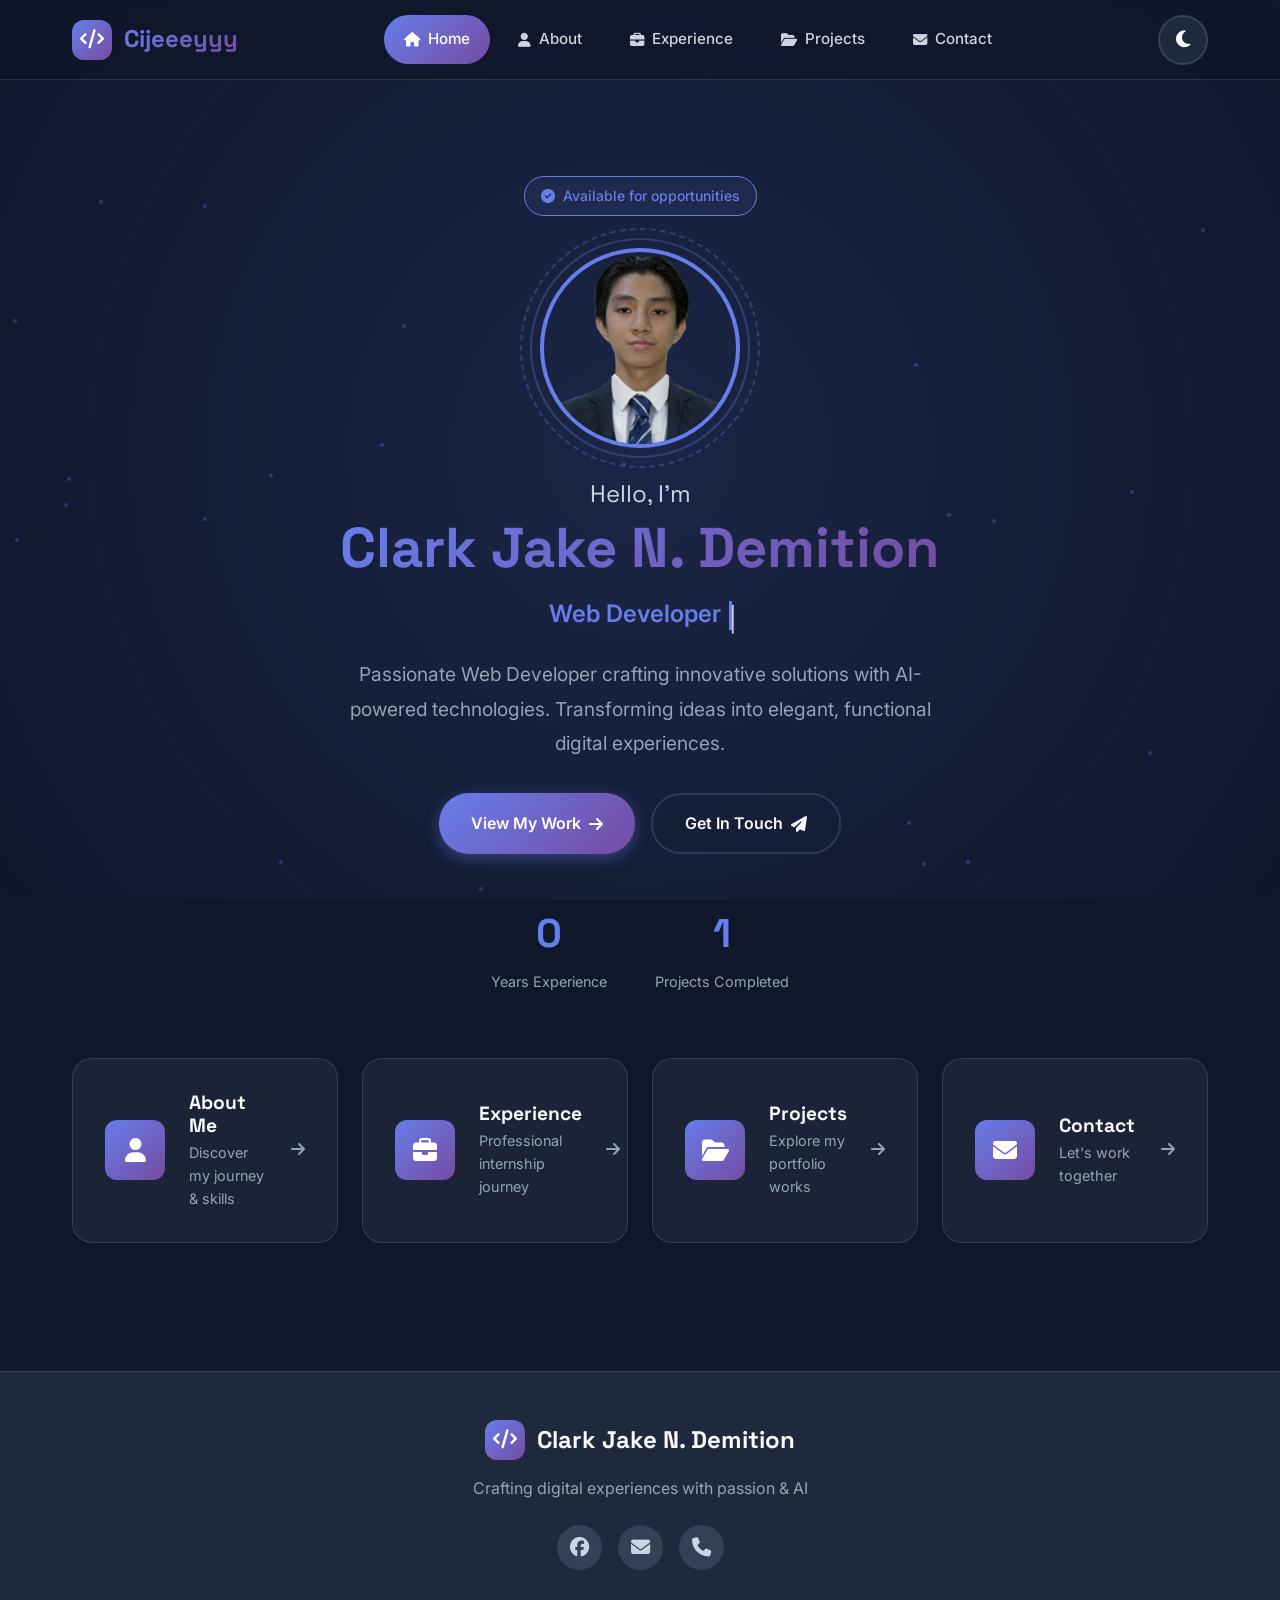
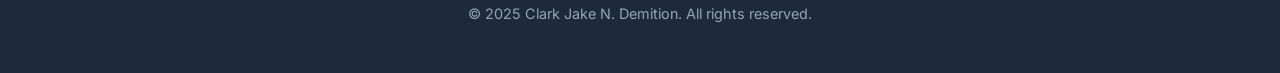
==== commit 613361c6: "Updated: - Tab Title - Home stat item" ====
--- a/index.html
+++ b/index.html
@@ -5,7 +5,7 @@
     <meta name="viewport" content="width=device-width, initial-scale=1.0">
     <meta name="description" content="Portfolio of Clark Jake N. Demition - Web Developer specializing in AI-powered solutions">
     <meta name="theme-color" content="#667eea">
-    <title>Clark Jake N. Demition | Web Developer & AI Enthusiast</title>
+    <title>Clark Jake Demition | Web Developer</title>
     <link rel="stylesheet" href="https://cdnjs.cloudflare.com/ajax/libs/font-awesome/6.4.2/css/all.min.css">
     <link rel="preconnect" href="https://fonts.googleapis.com">
     <link rel="preconnect" href="https://fonts.gstatic.com" crossorigin>
@@ -123,11 +123,6 @@
                             <span class="stat-number" data-count="5">0</span>
                             <span class="stat-label">Projects Completed</span>
                         </div>
-                        <div class="stat-item">
-                            <span class="stat-number" data-count="100">0</span>
-                            <span class="stat-suffix">%</span>
-                            <span class="stat-label">AI-Assisted</span>
-                        </div>
                     </div>
                 </div>
             </div>
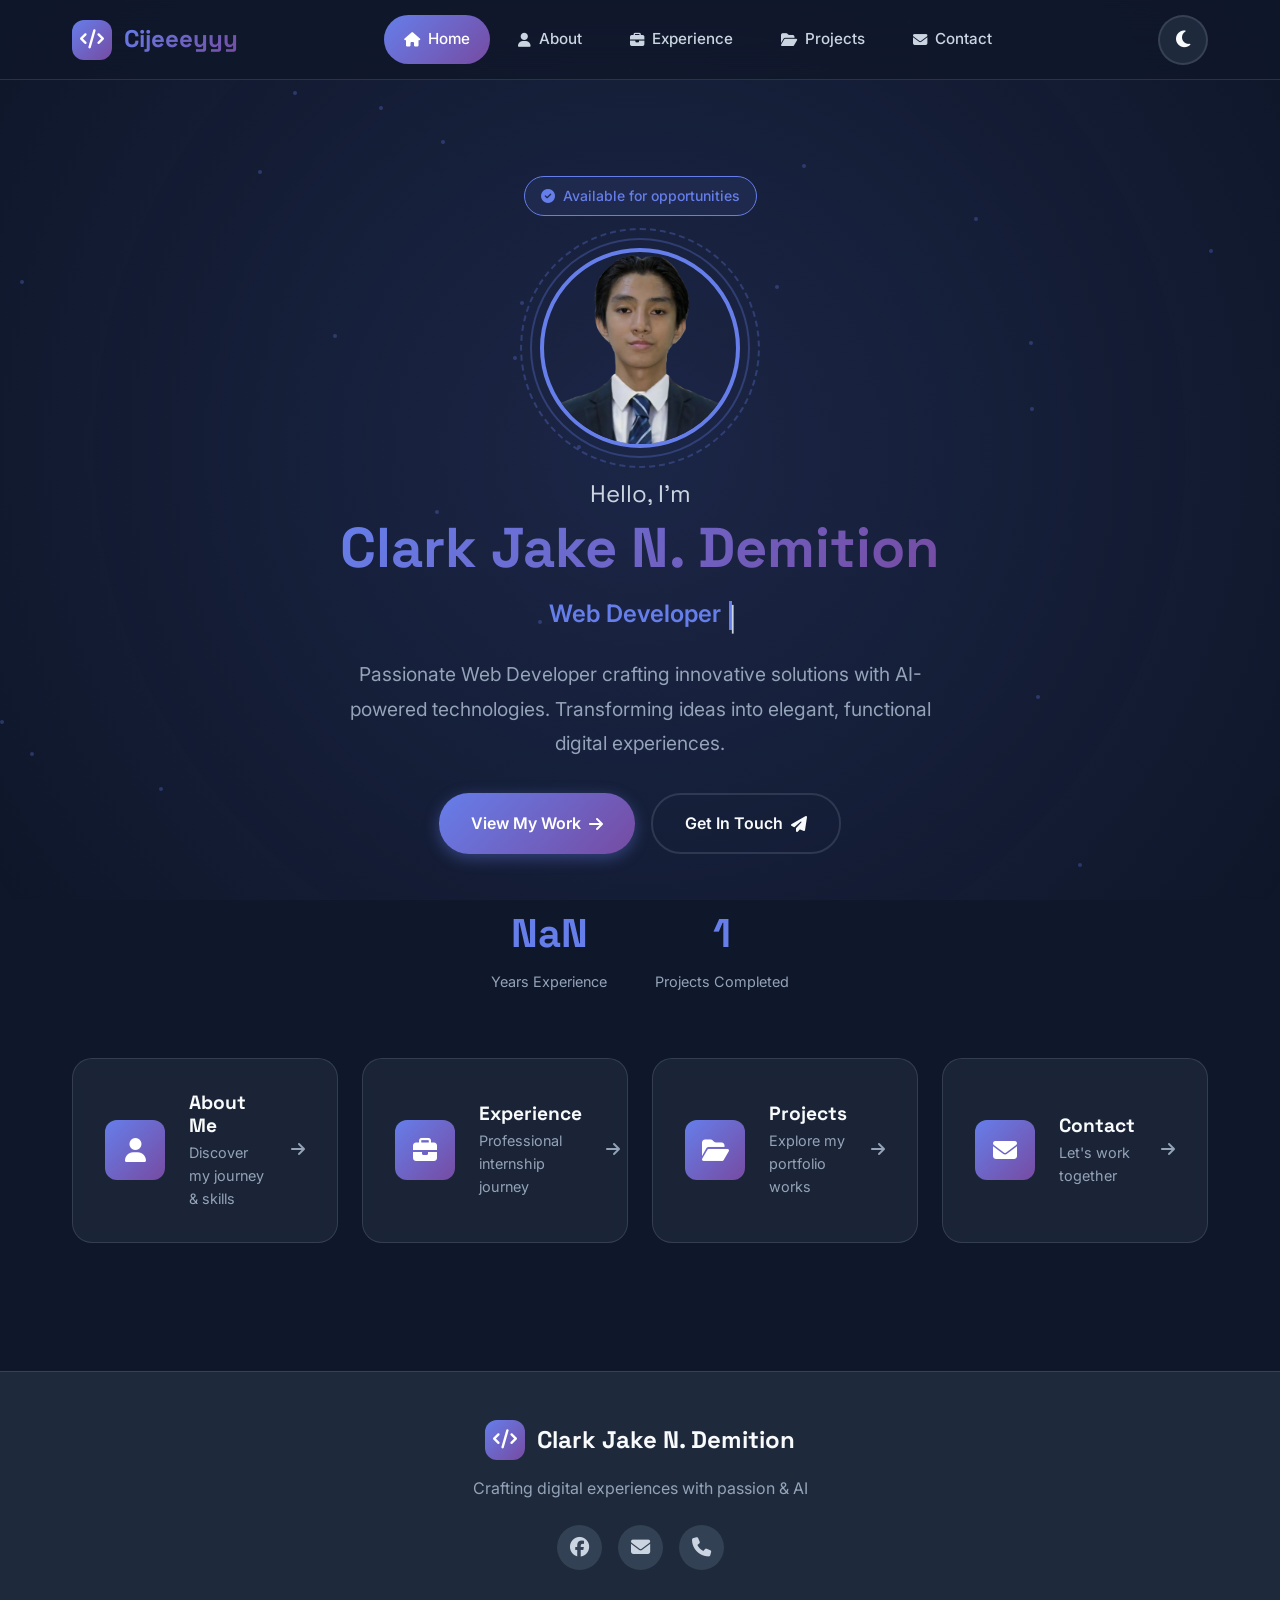
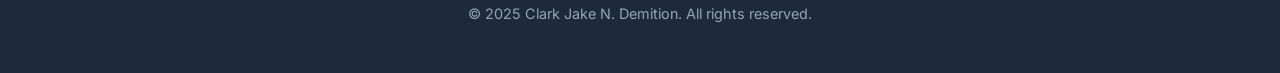
==== commit 2aaed961: "Update: - years of experience" ====
--- a/index.html
+++ b/index.html
@@ -116,7 +116,7 @@
 
                     <div class="hero-stats" data-aos="fade-up" data-aos-delay="400">
                         <div class="stat-item">
-                            <span class="stat-number" data-count="2">0</span>
+                            <span class="stat-number" data-count="">-</span>
                             <span class="stat-label">Years Experience</span>
                         </div>
                         <div class="stat-item">
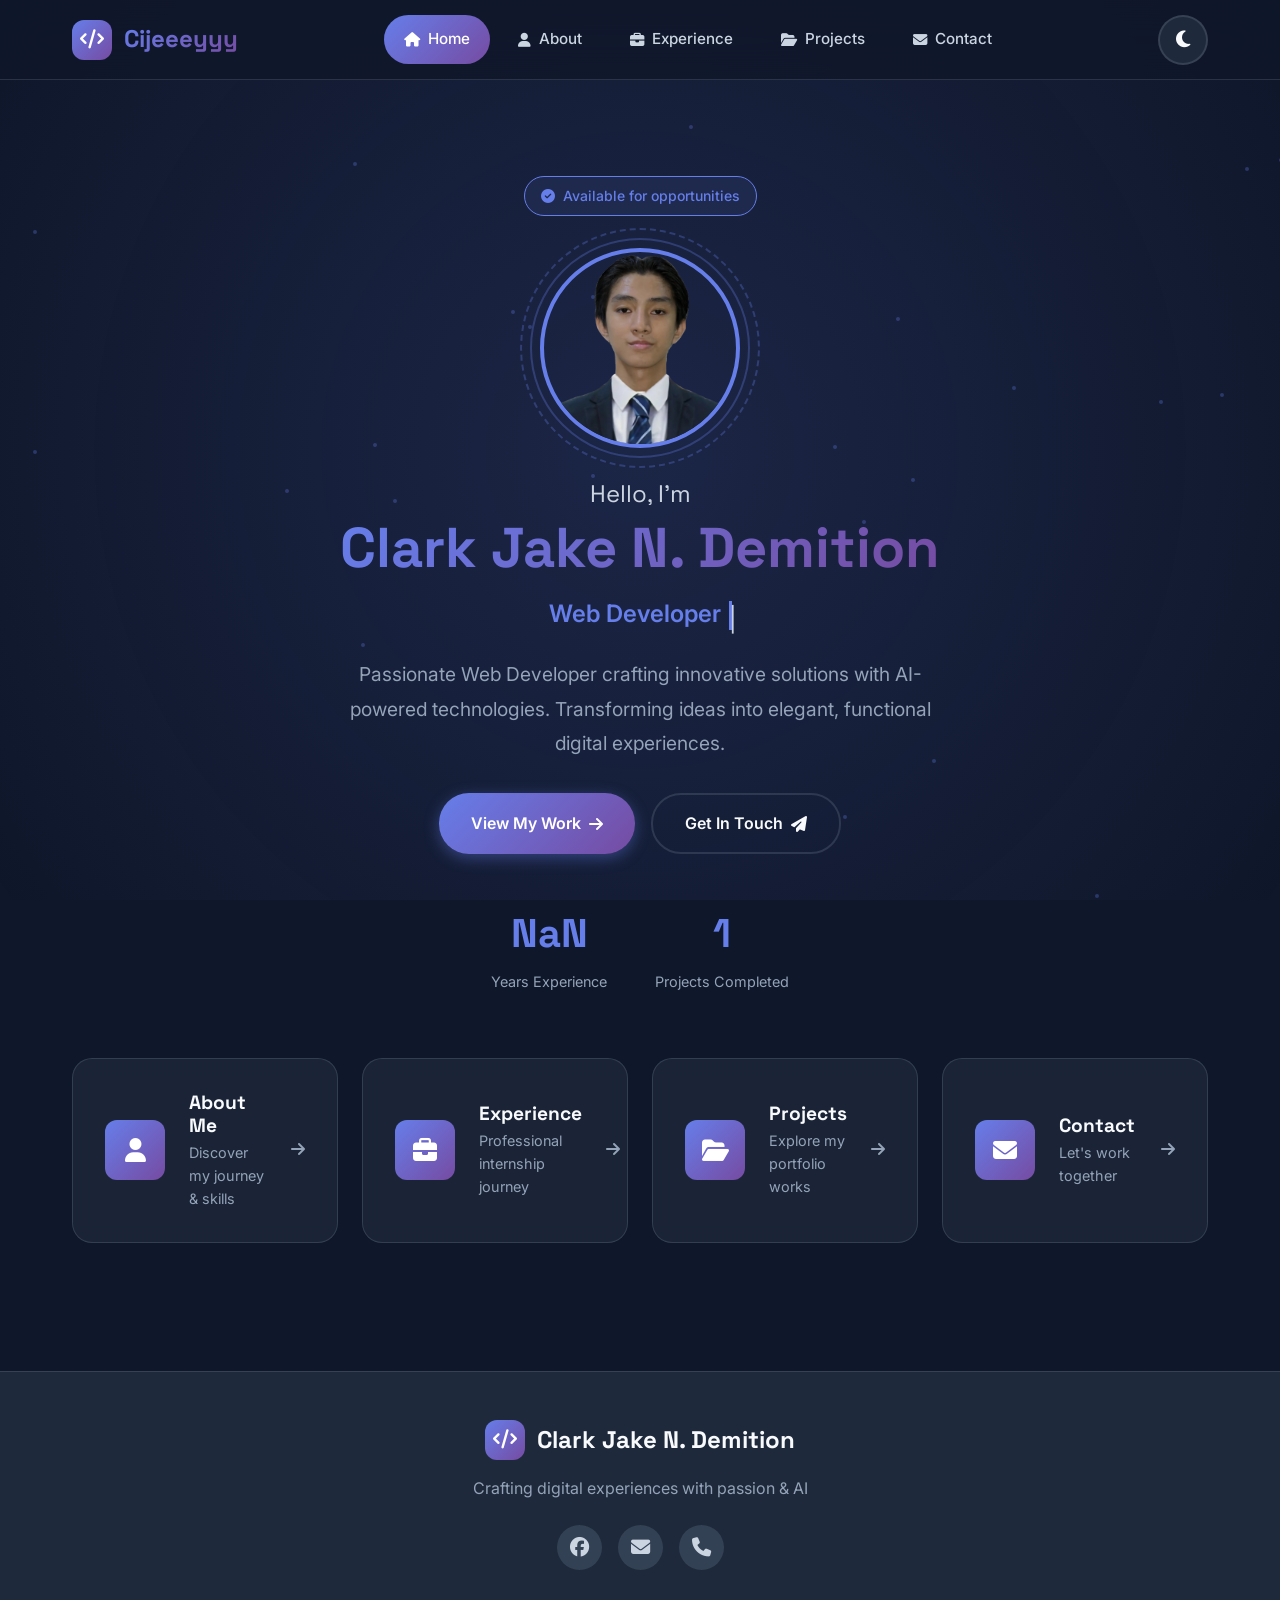
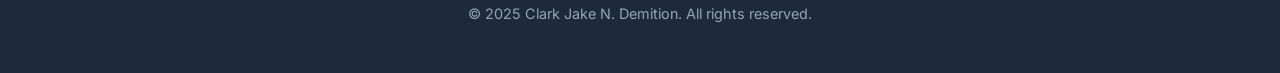
==== commit 6f482223: "Update: - years of experience" ====
--- a/index.html
+++ b/index.html
@@ -196,7 +196,7 @@
                     <div class="about-image-container">
                         <img src="assets/image/profile.png" alt="Clark Jake Demition" class="about-image">
                         <div class="experience-badge">
-                            <span class="exp-number">2+</span>
+                            <span class="exp-number">-</span>
                             <span class="exp-text">Years<br>Experience</span>
                         </div>
                     </div>
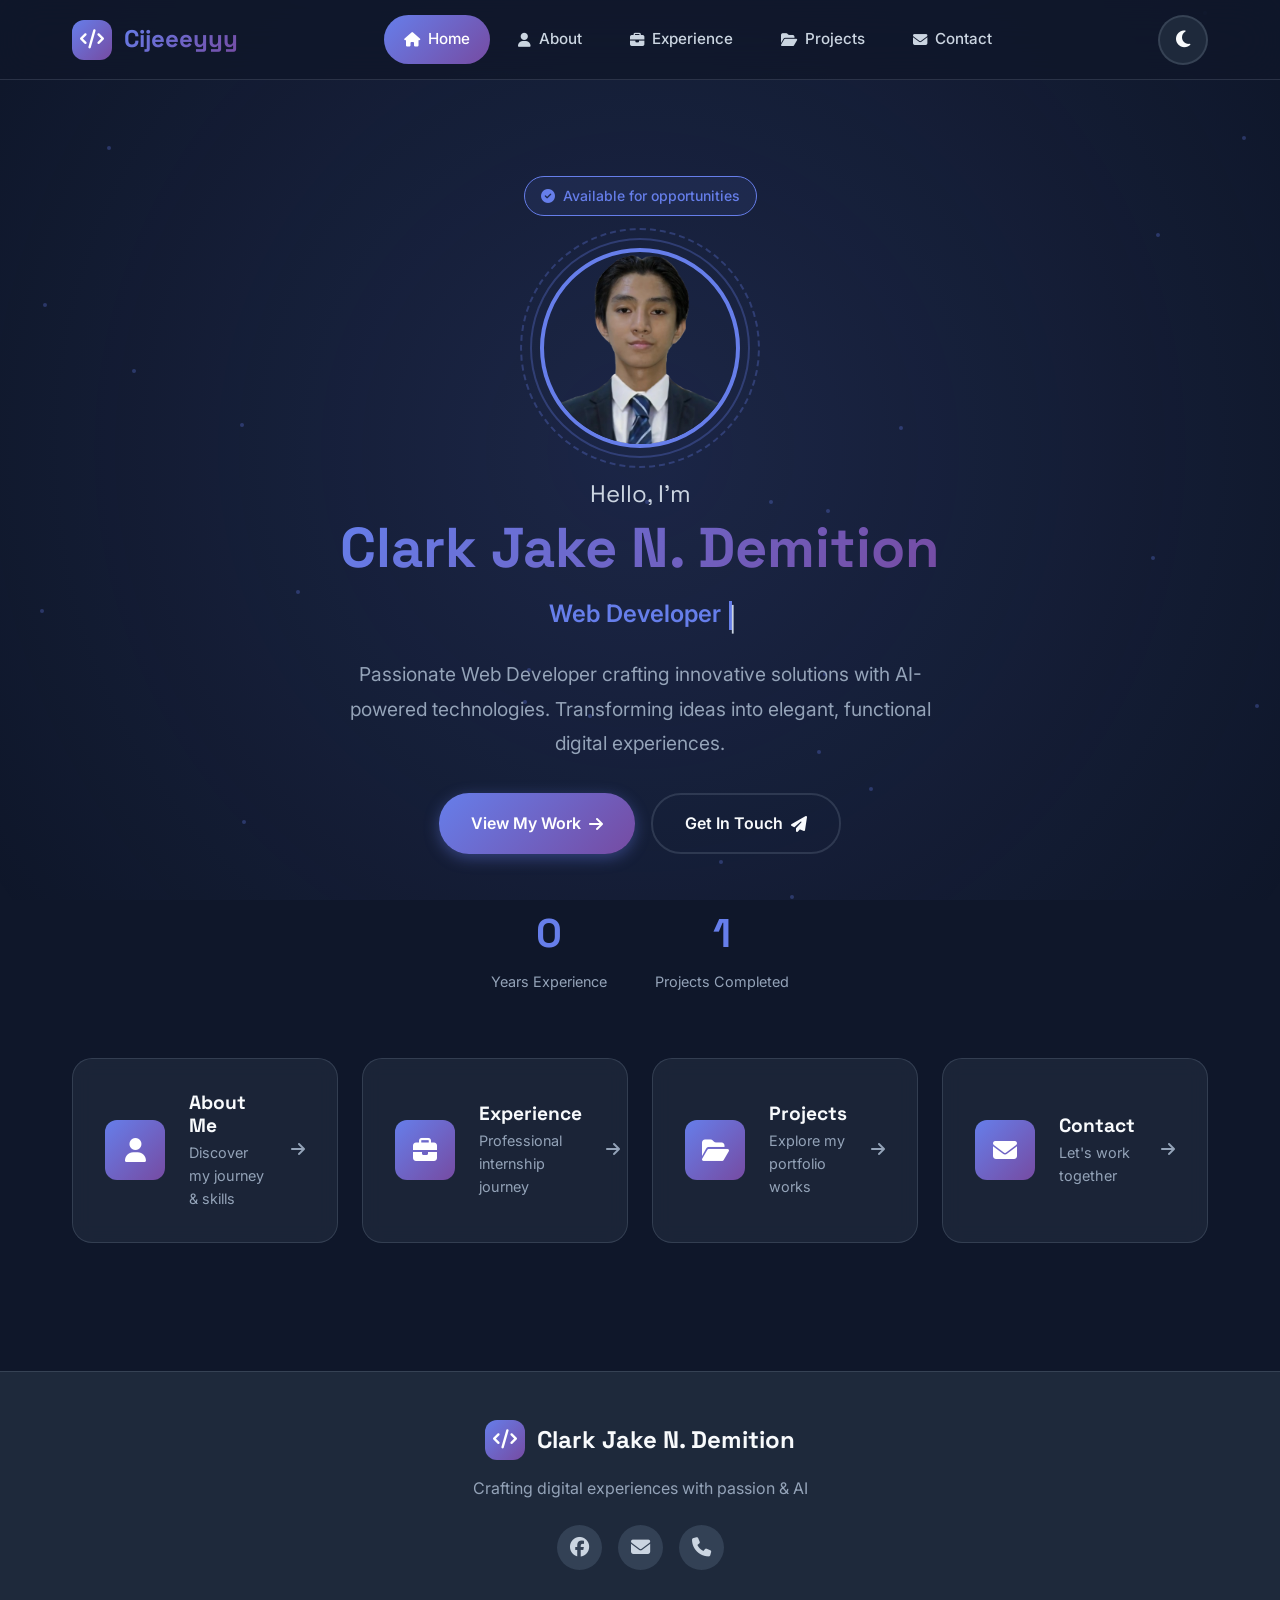
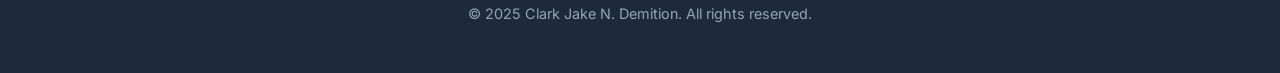
==== commit 388bb1ac: "Update: - years of experience" ====
--- a/index.html
+++ b/index.html
@@ -116,7 +116,7 @@
 
                     <div class="hero-stats" data-aos="fade-up" data-aos-delay="400">
                         <div class="stat-item">
-                            <span class="stat-number" data-count="">-</span>
+                            <span class="stat-number" data-count="0">-</span>
                             <span class="stat-label">Years Experience</span>
                         </div>
                         <div class="stat-item">
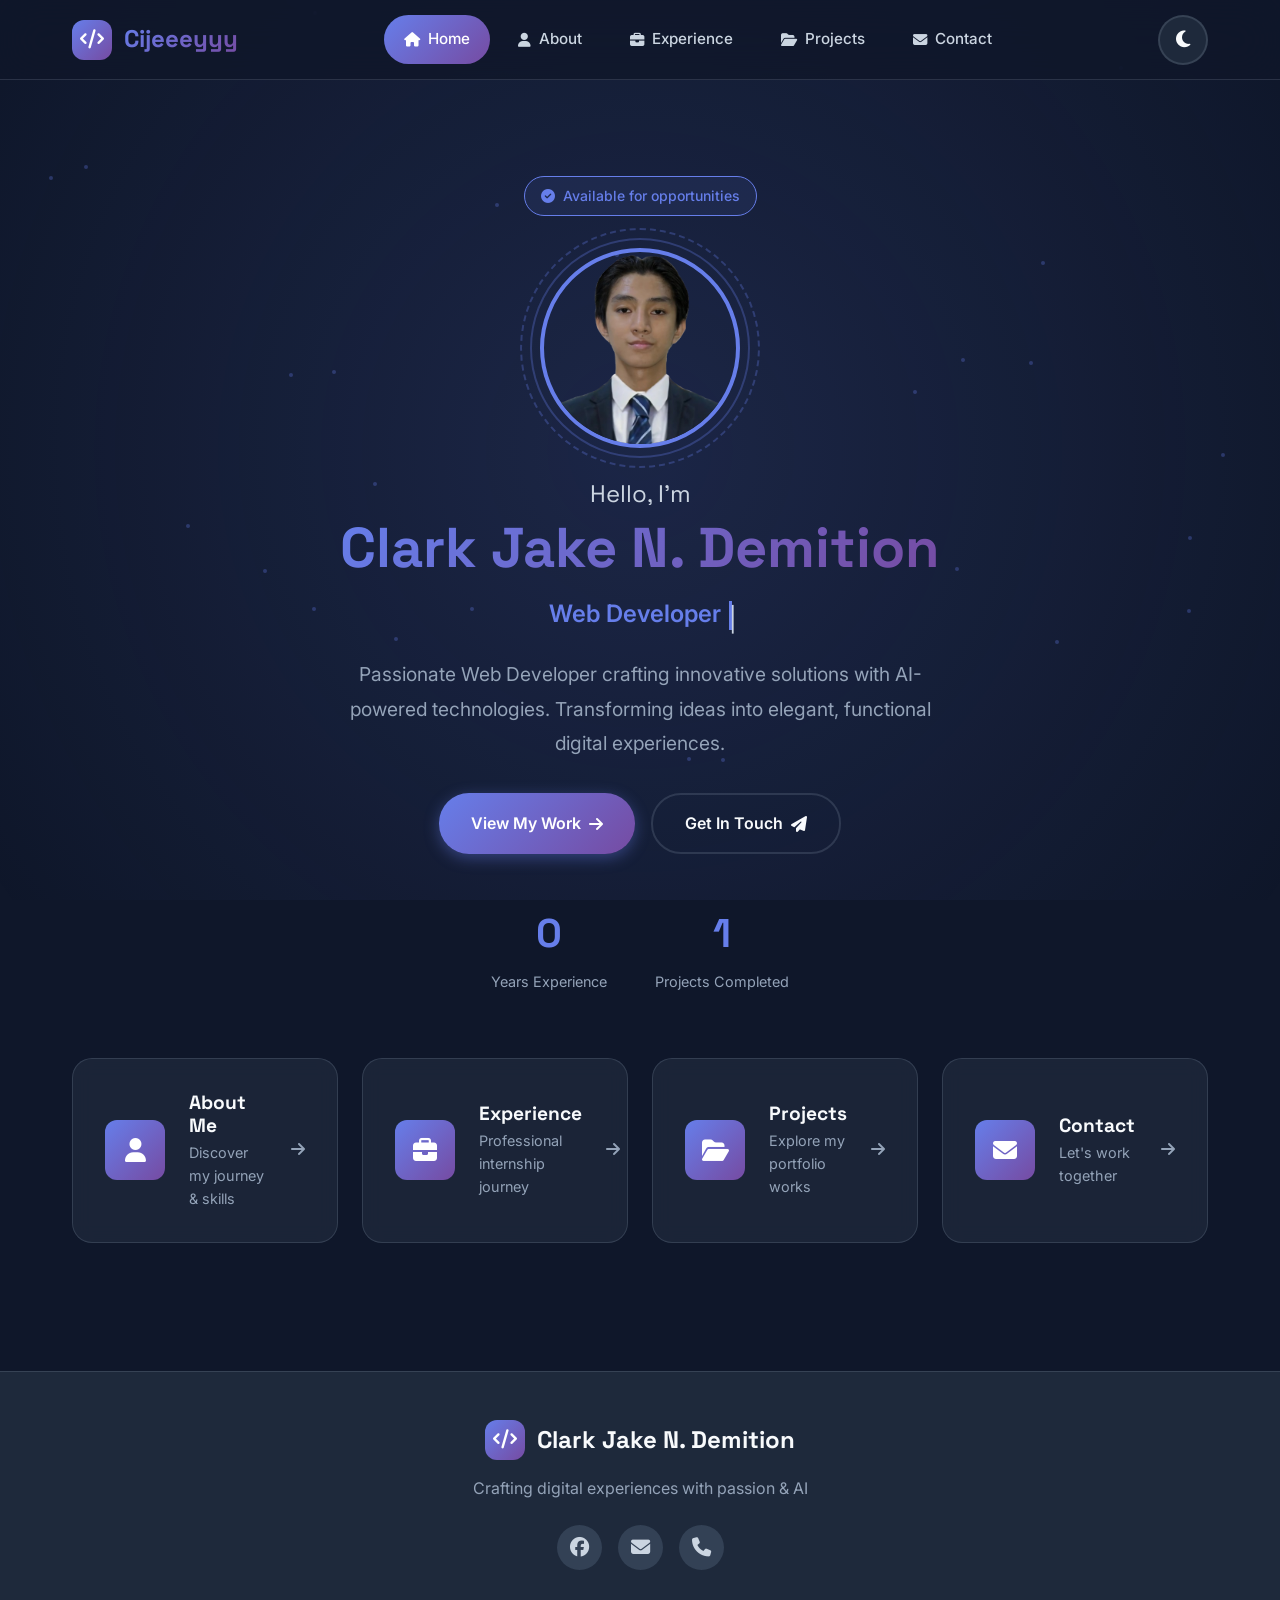
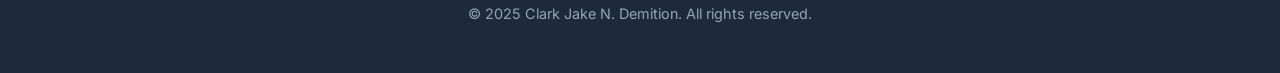
==== commit 569fb947: "05/23/2026 - trial" ====
--- a/index.html
+++ b/index.html
@@ -298,7 +298,7 @@
                     </h3>
                     <div class="ai-badge">
                         <i class="fa-solid fa-robot"></i>
-                        <span>AI-Enhanced Development</span>
+                        <span>AI-Enhanced Developments</span>
                     </div>
                 </div>
 
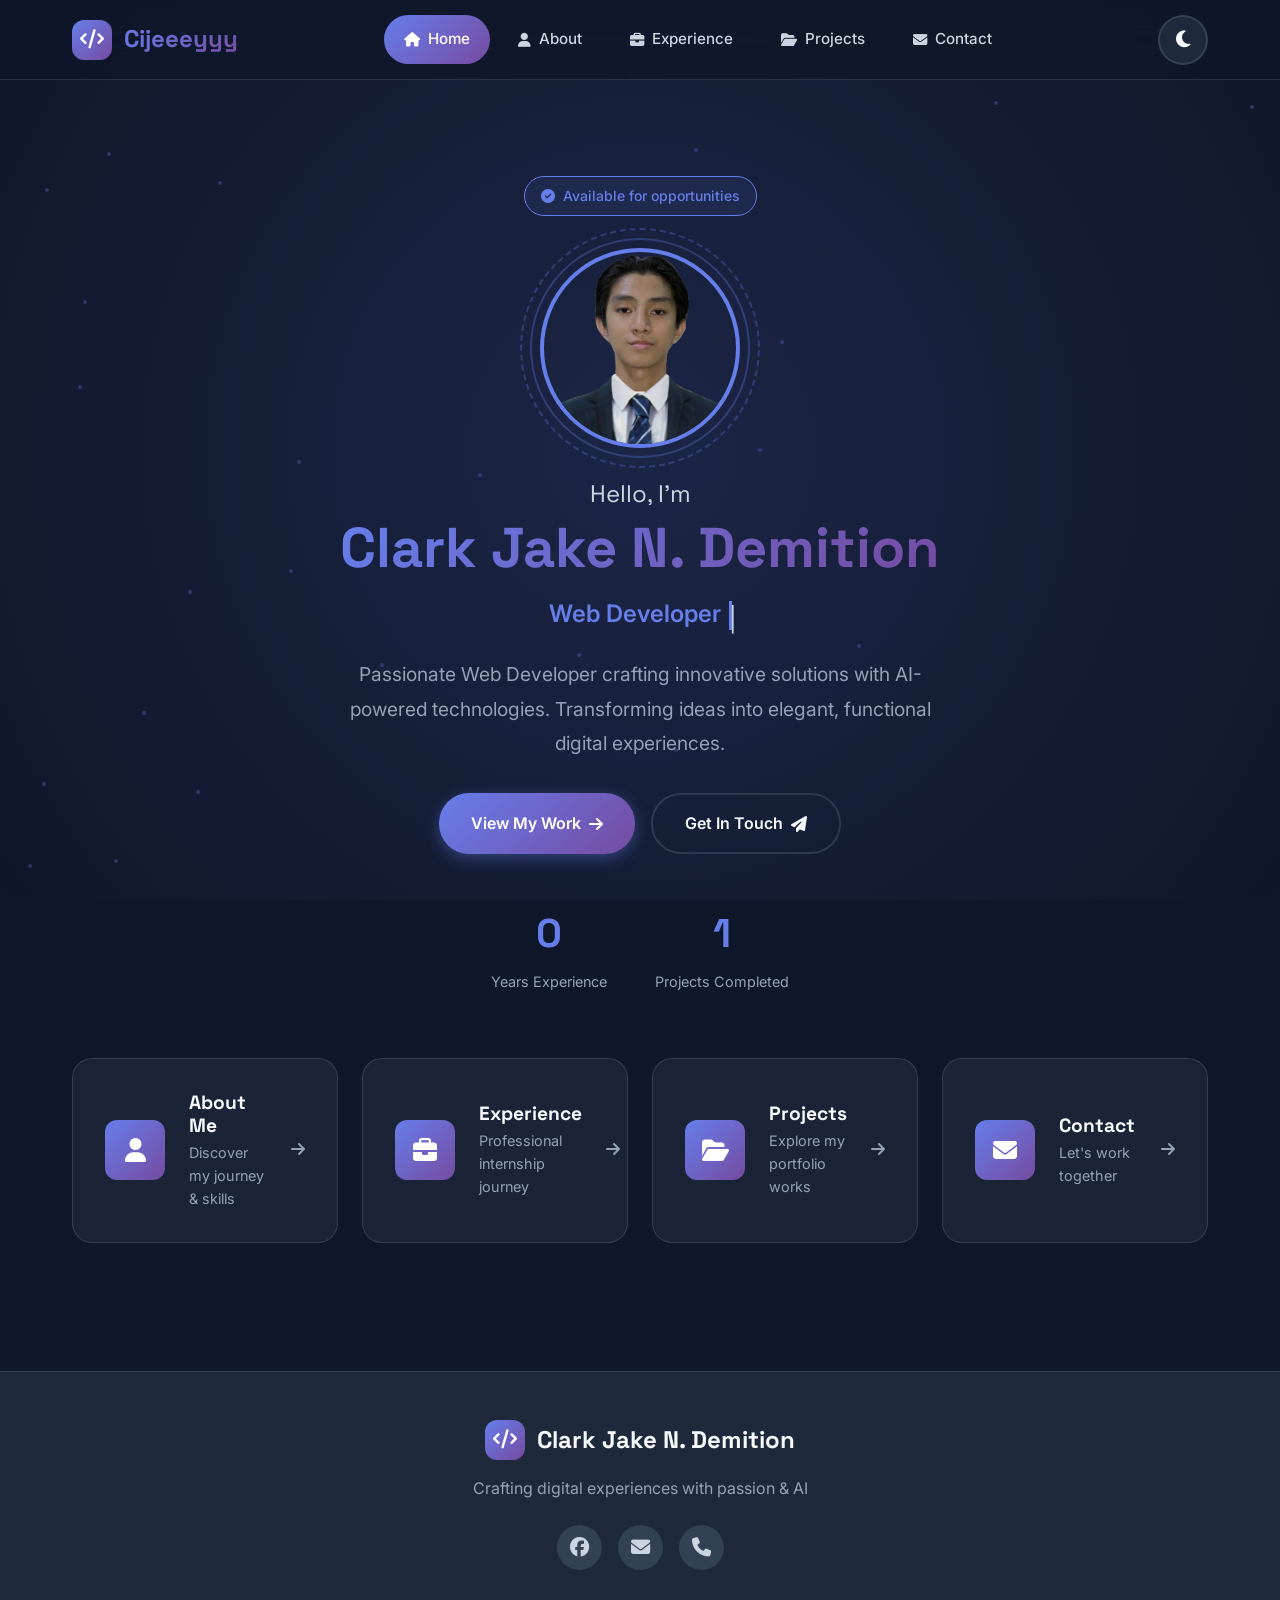
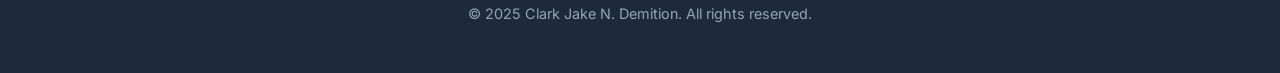
==== commit 9470d0e0: "About me - Return to Original 05/23/2026" ====
--- a/index.html
+++ b/index.html
@@ -298,7 +298,7 @@
                     </h3>
                     <div class="ai-badge">
                         <i class="fa-solid fa-robot"></i>
-                        <span>AI-Enhanced Developments</span>
+                        <span>AI-Enhanced Development</span>
                     </div>
                 </div>
 
